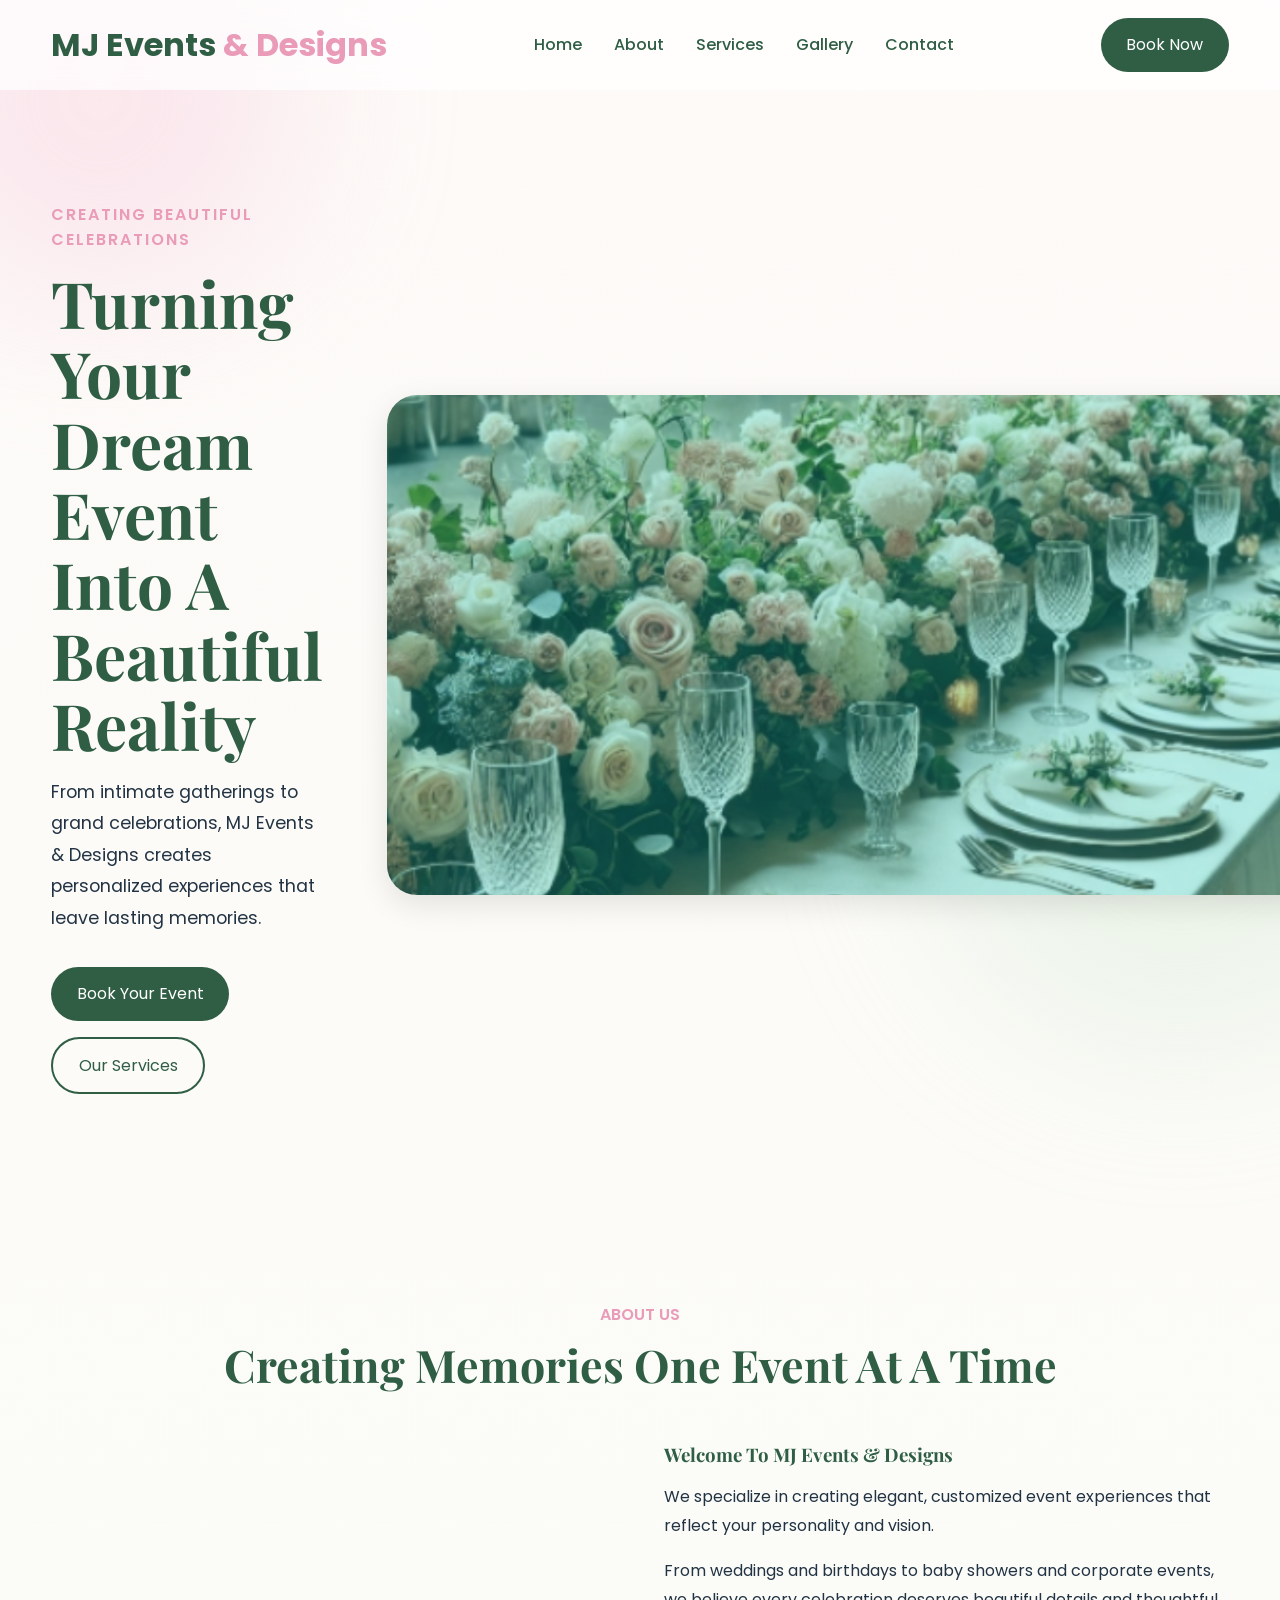
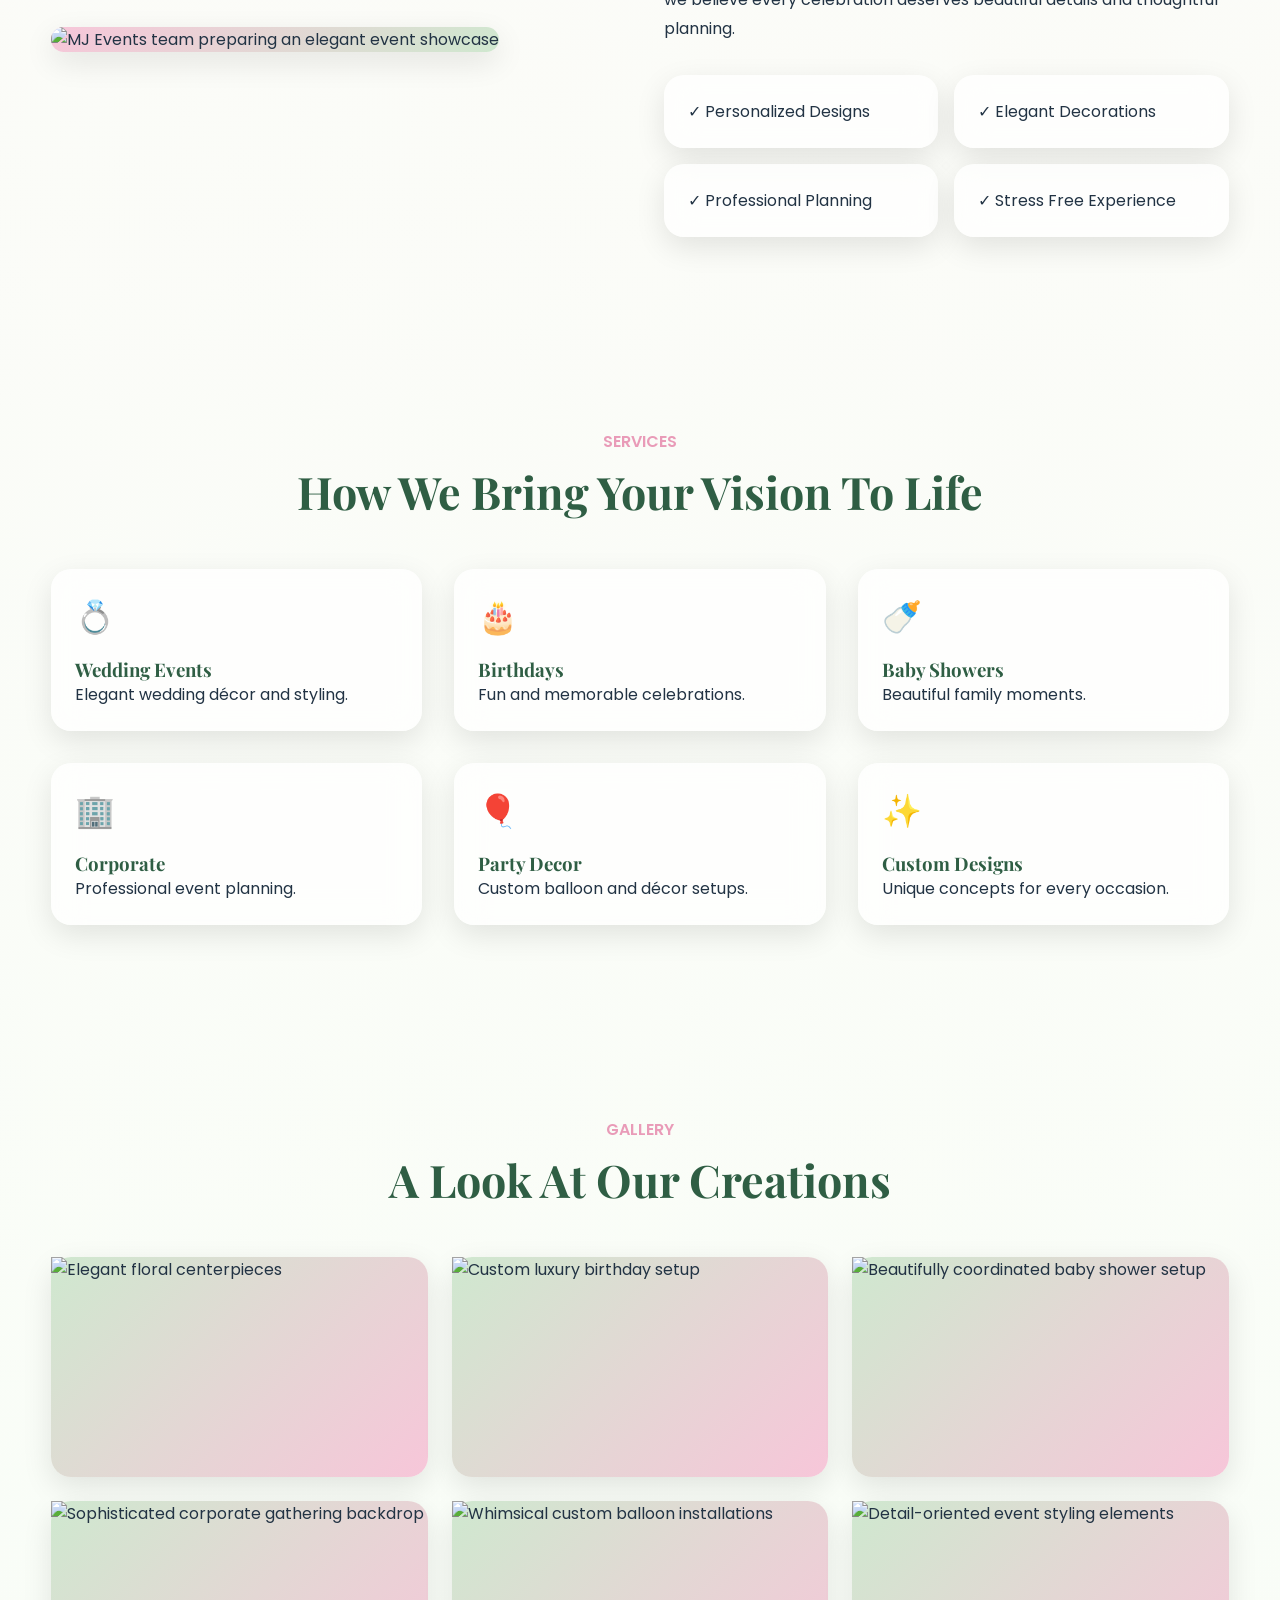
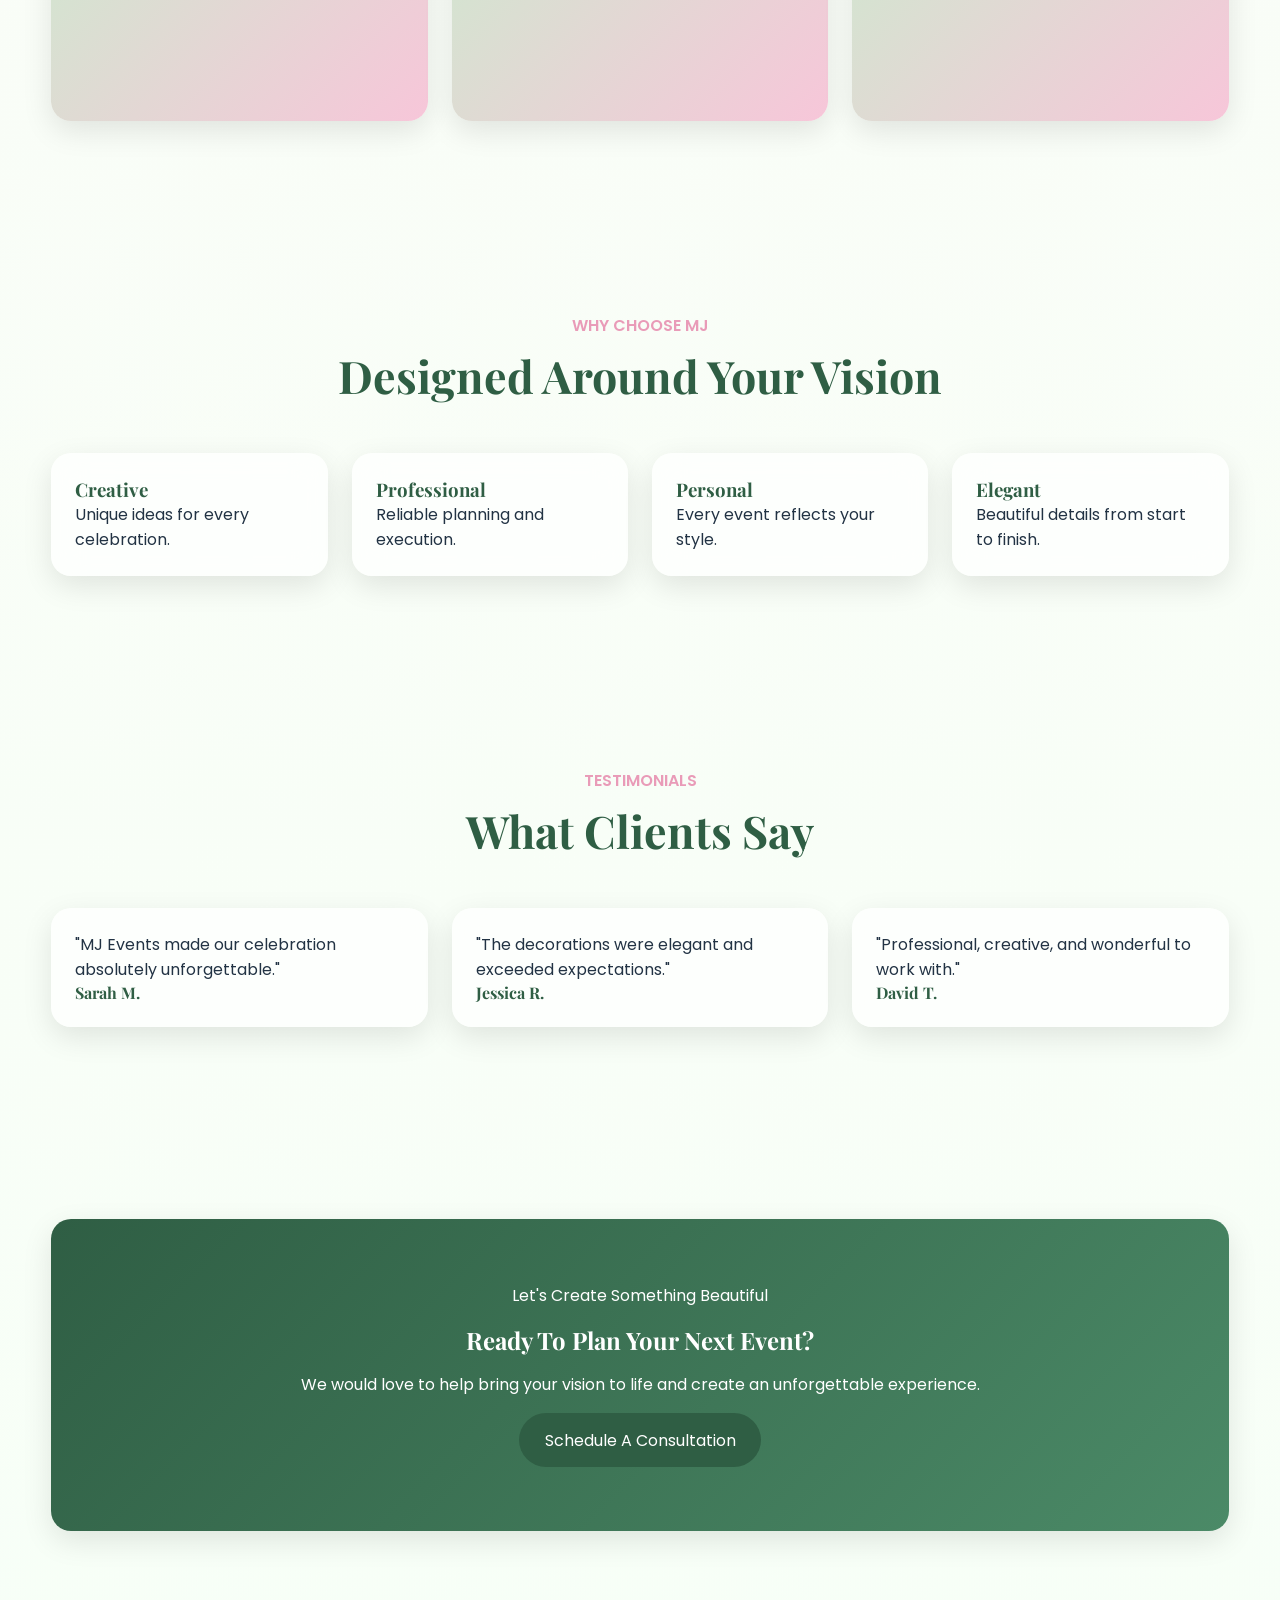
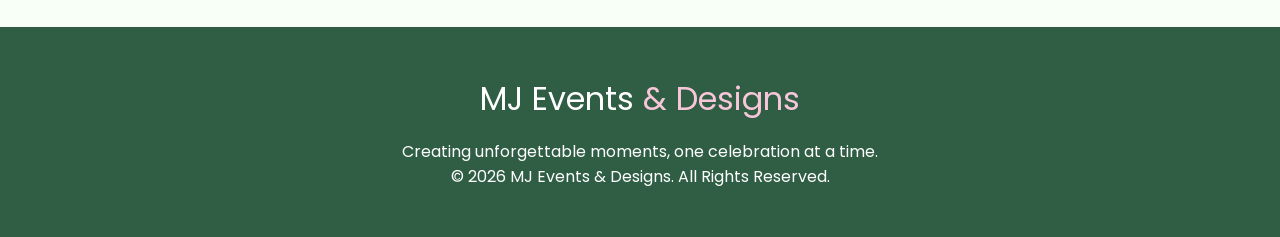
==== index.html @ edca4a25 "WCS: Update index.html" ====
<!DOCTYPE html>
<html lang="en">
<head>
    <meta charset="UTF-8">
    <meta name="viewport" content="width=device-width, initial-scale=1.0">

    <title>MJ Events & Designs</title>

    <meta name="description"
        content="MJ Events & Designs creates beautiful, customized celebrations and unforgettable event experiences.">

    <meta name="theme-color" content="#2f5e44">

    <link rel="stylesheet" href="css/index.css">

    <link rel="preconnect" href="https://fonts.googleapis.com">
    <link rel="preconnect" href="https://fonts.gstatic.com" crossorigin>
    <link href="https://fonts.googleapis.com/css2?family=Playfair+Display:wght@500;600;700&family=Poppins:wght@300;400;500;600&display=swap" rel="stylesheet">
</head>

<body>

<div class="bg-circle bg-one"></div>
<div class="bg-circle bg-two"></div>

<header>
    <nav class="navbar">
        <div class="container">
            <a href="#" class="logo">
                MJ Events <span>& Designs</span>
            </a>

            <ul class="nav-links">
                <li><a href="#">Home</a></li>
                <li><a href="/about.html">About</a></li>
                <li><a href="#services">Services</a></li>
                <li><a href="#gallery">Gallery</a></li>
                <li><a href="#contact">Contact</a></li>
            </ul>

            <a href="#" class="nav-button">Book Now</a>
        </div>
    </nav>
</header>

<main>

    <section class="hero">
        <div class="container">
            <div class="hero-content">
                <span class="eyebrow">Creating Beautiful Celebrations</span>
                <h1>Turning Your Dream Event Into A Beautiful Reality</h1>
                <p>
                    From intimate gatherings to grand celebrations,
                    MJ Events & Designs creates personalized
                    experiences that leave lasting memories.
                </p>
                <div class="hero-buttons">
                    <a href="#contact" class="primary-button">Book Your Event</a>
                    <a href="#services" class="secondary-button">Our Services</a>
                </div>
            </div>

            <div class="hero-image">
                <img src="/images/home/mj-hero.jpg" alt="Beautifully decorated event by MJ Events and Designs" class="hero-card">
            </div>
        </div>
    </section>

    <section class="about" id="about">
        <div class="container">
            <div class="section-title">
                <span>About Us</span>
                <h2>Creating Memories One Event At A Time</h2>
            </div>

            <div class="about-grid">
                <div class="about-image">
                    <img src="/images/home/mj-decorating.jpg" alt="MJ Events team preparing an elegant event showcase" class="image-placeholder">
                </div>

                <div class="about-text">
                    <h3>Welcome To MJ Events & Designs</h3>
                    <p>
                        We specialize in creating elegant,
                        customized event experiences that
                        reflect your personality and vision.
                    </p>
                    <p>
                        From weddings and birthdays to
                        baby showers and corporate events,
                        we believe every celebration deserves
                        beautiful details and thoughtful planning.
                    </p>
                    <div class="about-list">
                        <div>✓ Personalized Designs</div>
                        <div>✓ Elegant Decorations</div>
                        <div>✓ Professional Planning</div>
                        <div>✓ Stress Free Experience</div>
                    </div>
                </div>
            </div>
        </div>
    </section>

    <section class="services" id="services">
        <div class="container">
            <div class="section-title">
                <span>Services</span>
                <h2>How We Bring Your Vision To Life</h2>
            </div>

            <div class="services-grid">
                <article>
                    <div class="service-icon">💍</div>
                    <h3>Wedding Events</h3>
                    <p>Elegant wedding décor and styling.</p>
                </article>

                <article>
                    <div class="service-icon">🎂</div>
                    <h3>Birthdays</h3>
                    <p>Fun and memorable celebrations.</p>
                </article>

                <article>
                    <div class="service-icon">🍼</div>
                    <h3>Baby Showers</h3>
                    <p>Beautiful family moments.</p>
                </article>

                <article>
                    <div class="service-icon">🏢</div>
                    <h3>Corporate</h3>
                    <p>Professional event planning.</p>
                </article>

                <article>
                    <div class="service-icon">🎈</div>
                    <h3>Party Decor</h3>
                    <p>Custom balloon and décor setups.</p>
                </article>

                <article>
                    <div class="service-icon">✨</div>
                    <h3>Custom Designs</h3>
                    <p>Unique concepts for every occasion.</p>
                </article>
            </div>
        </div>
    </section>

    <section class="gallery" id="gallery">
        <div class="container">
            <div class="section-title">
                <span>Gallery</span>
                <h2>A Look At Our Creations</h2>
            </div>

            <div class="gallery-grid">
                <div class="gallery-item"><img src="/images/home/mj-gal1.jpg" alt="Elegant floral centerpieces"></div>
                <div class="gallery-item"><img src="/images/home/mj-gal2.jpg" alt="Custom luxury birthday setup"></div>
                <div class="gallery-item"><img src="/images/home/mj-gal3.jpg" alt="Beautifully coordinated baby shower setup"></div>
                <div class="gallery-item"><img src="/images/home/mj-gal4.jpg" alt="Sophisticated corporate gathering backdrop"></div>
                <div class="gallery-item"><img src="/images/home/mj-gal5.jpg" alt="Whimsical custom balloon installations"></div>
                <div class="gallery-item"><img src="/images/home/mj-gal6.jpg" alt="Detail-oriented event styling elements"></div>
            </div>
        </div>
    </section>

    <section class="why-us">
        <div class="container">
            <div class="section-title">
                <span>Why Choose MJ</span>
                <h2>Designed Around Your Vision</h2>
            </div>

            <div class="why-grid">
                <div>
                    <h3>Creative</h3>
                    <p>Unique ideas for every celebration.</p>
                </div>
                <div>
                    <h3>Professional</h3>
                    <p>Reliable planning and execution.</p>
                </div>
                <div>
                    <h3>Personal</h3>
                    <p>Every event reflects your style.</p>
                </div>
                <div>
                    <h3>Elegant</h3>
                    <p>Beautiful details from start to finish.</p>
                </div>
            </div>
        </div>
    </section>

    <section class="testimonials">
        <div class="container">
            <div class="section-title">
                <span>Testimonials</span>
                <h2>What Clients Say</h2>
            </div>

            <div class="testimonial-grid">
                <article>
                    <p>"MJ Events made our celebration absolutely unforgettable."</p>
                    <h4>Sarah M.</h4>
                </article>

                <article>
                    <p>"The decorations were elegant and exceeded expectations."</p>
                    <h4>Jessica R.</h4>
                </article>

                <article>
                    <p>"Professional, creative, and wonderful to work with."</p>
                    <h4>David T.</h4>
                </article>
            </div>
        </div>
    </section>

    <section class="cta" id="contact">
        <div class="container">
            <div class="cta-card">
                <span>Let's Create Something Beautiful</span>
                <h2>Ready To Plan Your Next Event?</h2>
                <p>
                    We would love to help bring your
                    vision to life and create an
                    unforgettable experience.
                </p>
                <a href="#" class="primary-button">Schedule A Consultation</a>
            </div>
        </div>
    </section>

</main>

<footer>
    <div class="container">
        <div class="footer-logo">
            MJ Events <span>& Designs</span>
        </div>
        <p>Creating unforgettable moments, one celebration at a time.</p>
        <p>© 2026 MJ Events & Designs. All Rights Reserved.</p>
    </div>
</footer>

</body>
</html>
---- css/index.css ----
:root{
--pink:#f7c6d9;
--pink-dark:#e99bb8;
--sage:#cfe8cf;
--green:#2f5e44;
--green-light:#4b8a67;
--white:#fff;
--bg:#fdfaf8;
--shadow:0 10px 30px rgba(0,0,0,.1);
--radius:20px;
}
*{margin:0;padding:0;box-sizing:border-box}
html{scroll-behavior:smooth}
body{
font-family:Poppins,sans-serif;
background:linear-gradient(180deg,#fdfaf8,#f7fff7);
color:#234;
overflow-x:hidden;
}
h1,h2,h3,h4{
font-family:"Playfair Display",serif;
color:var(--green);
}
.container{
width:min(1200px,92%);
margin:auto;
}
a{text-decoration:none}
.bg-circle{
position:fixed;
border-radius:50%;
filter:blur(80px);
z-index:-1;
opacity:.35;
}
.bg-one{
width:400px;height:400px;
background:var(--pink);
top:-100px;left:-100px;
}
.bg-two{
width:500px;height:500px;
background:var(--sage);
right:-150px;bottom:-150px;
}
.navbar{
position:sticky;
top:0;
backdrop-filter:blur(15px);
background:rgba(255,255,255,.7);
padding:18px 0;
z-index:100;
}
.navbar .container{
display:flex;
justify-content:space-between;
align-items:center;
}
.logo{
font-size:2rem;
font-weight:700;
color:var(--green);
}
.logo span{color:var(--pink-dark)}
.nav-links{
display:flex;
gap:2rem;
list-style:none;
}
.nav-links a{
color:var(--green);
font-weight:500;
}
.nav-button,.primary-button,.secondary-button{
padding:.9rem 1.6rem;
border-radius:999px;
transition:.3s;
display:inline-block;
}
.nav-button,.primary-button{
background:var(--green);
color:white;
}
.secondary-button{
border:2px solid var(--green);
color:var(--green);
}
.primary-button:hover,.nav-button:hover{
transform:translateY(-3px);
background:var(--green-light);
}
.secondary-button:hover{
background:var(--green);
color:white;
}
.hero{
padding:7rem 0;
}
.hero .container{
display:grid;
grid-template-columns:1fr 1fr;
gap:4rem;
align-items:center;
}
.eyebrow{
color:var(--pink-dark);
font-weight:600;
letter-spacing:2px;
text-transform:uppercase;
}
.hero h1{
font-size:4rem;
margin:1rem 0;
line-height:1.1;
}
.hero p{
font-size:1.1rem;
margin-bottom:2rem;
line-height:1.8;
}
.hero-buttons{
display:flex;
gap:1rem;
flex-wrap:wrap;
}
.hero-card,.image-placeholder{
background:linear-gradient(135deg,var(--pink),var(--sage));
height:500px;
border-radius:30px;
box-shadow:var(--shadow);
}
section{
padding:6rem 0;
}
.section-title{
text-align:center;
margin-bottom:3rem;
}
.section-title span{
color:var(--pink-dark);
font-weight:600;
text-transform:uppercase;
}
.section-title h2{
font-size:2.8rem;
margin-top:.5rem;
}
.about-grid{
display:grid;
grid-template-columns:1fr 1fr;
gap:3rem;
align-items:center;
}
.about-text p{
margin:1rem 0;
line-height:1.8;
}
.about-list{
display:grid;
grid-template-columns:1fr 1fr;
gap:1rem;
margin-top:2rem;
}
.about-list div,
.services-grid article,
.why-grid div,
.testimonial-grid article,
.cta-card{
background:rgba(255,255,255,.7);
backdrop-filter:blur(15px);
padding:1.5rem;
border-radius:var(--radius);
box-shadow:var(--shadow);
}
.services-grid{
display:grid;
grid-template-columns:repeat(3,1fr);
gap:2rem;
}
.service-icon{
font-size:2rem;
margin-bottom:1rem;
}
.services-grid article:hover,
.gallery-grid div:hover,
.why-grid div:hover,
.testimonial-grid article:hover{
transform:translateY(-8px);
transition:.3s;
}
.gallery-grid{
display:grid;
grid-template-columns:repeat(3,1fr);
gap:1.5rem;
}
.gallery-grid div{
height:220px;
border-radius:20px;
background:linear-gradient(135deg,var(--sage),var(--pink));
box-shadow:var(--shadow);
}
.why-grid{
display:grid;
grid-template-columns:repeat(4,1fr);
gap:1.5rem;
}
.testimonial-grid{
display:grid;
grid-template-columns:repeat(3,1fr);
gap:1.5rem;
}
.cta-card{
text-align:center;
padding:4rem;
background:linear-gradient(135deg,var(--green),var(--green-light));
color:white;
}
.cta-card h2,.cta-card span,.cta-card p{
color:white;
margin:1rem 0;
}
footer{
background:var(--green);
color:white;
padding:3rem 0;
text-align:center;
}
.footer-logo{
font-size:2rem;
margin-bottom:1rem;
}
.footer-logo span{color:var(--pink)}
@keyframes float{
50%{transform:translateY(-15px)}
}
.hero-card{
animation:float 5s ease-in-out infinite;
}
@media(max-width:900px){
.hero .container,
.about-grid,
.services-grid,
.gallery-grid,
.why-grid,
.testimonial-grid{
grid-template-columns:1fr;
}
.nav-links{display:none}
.hero h1{font-size:3rem}
}
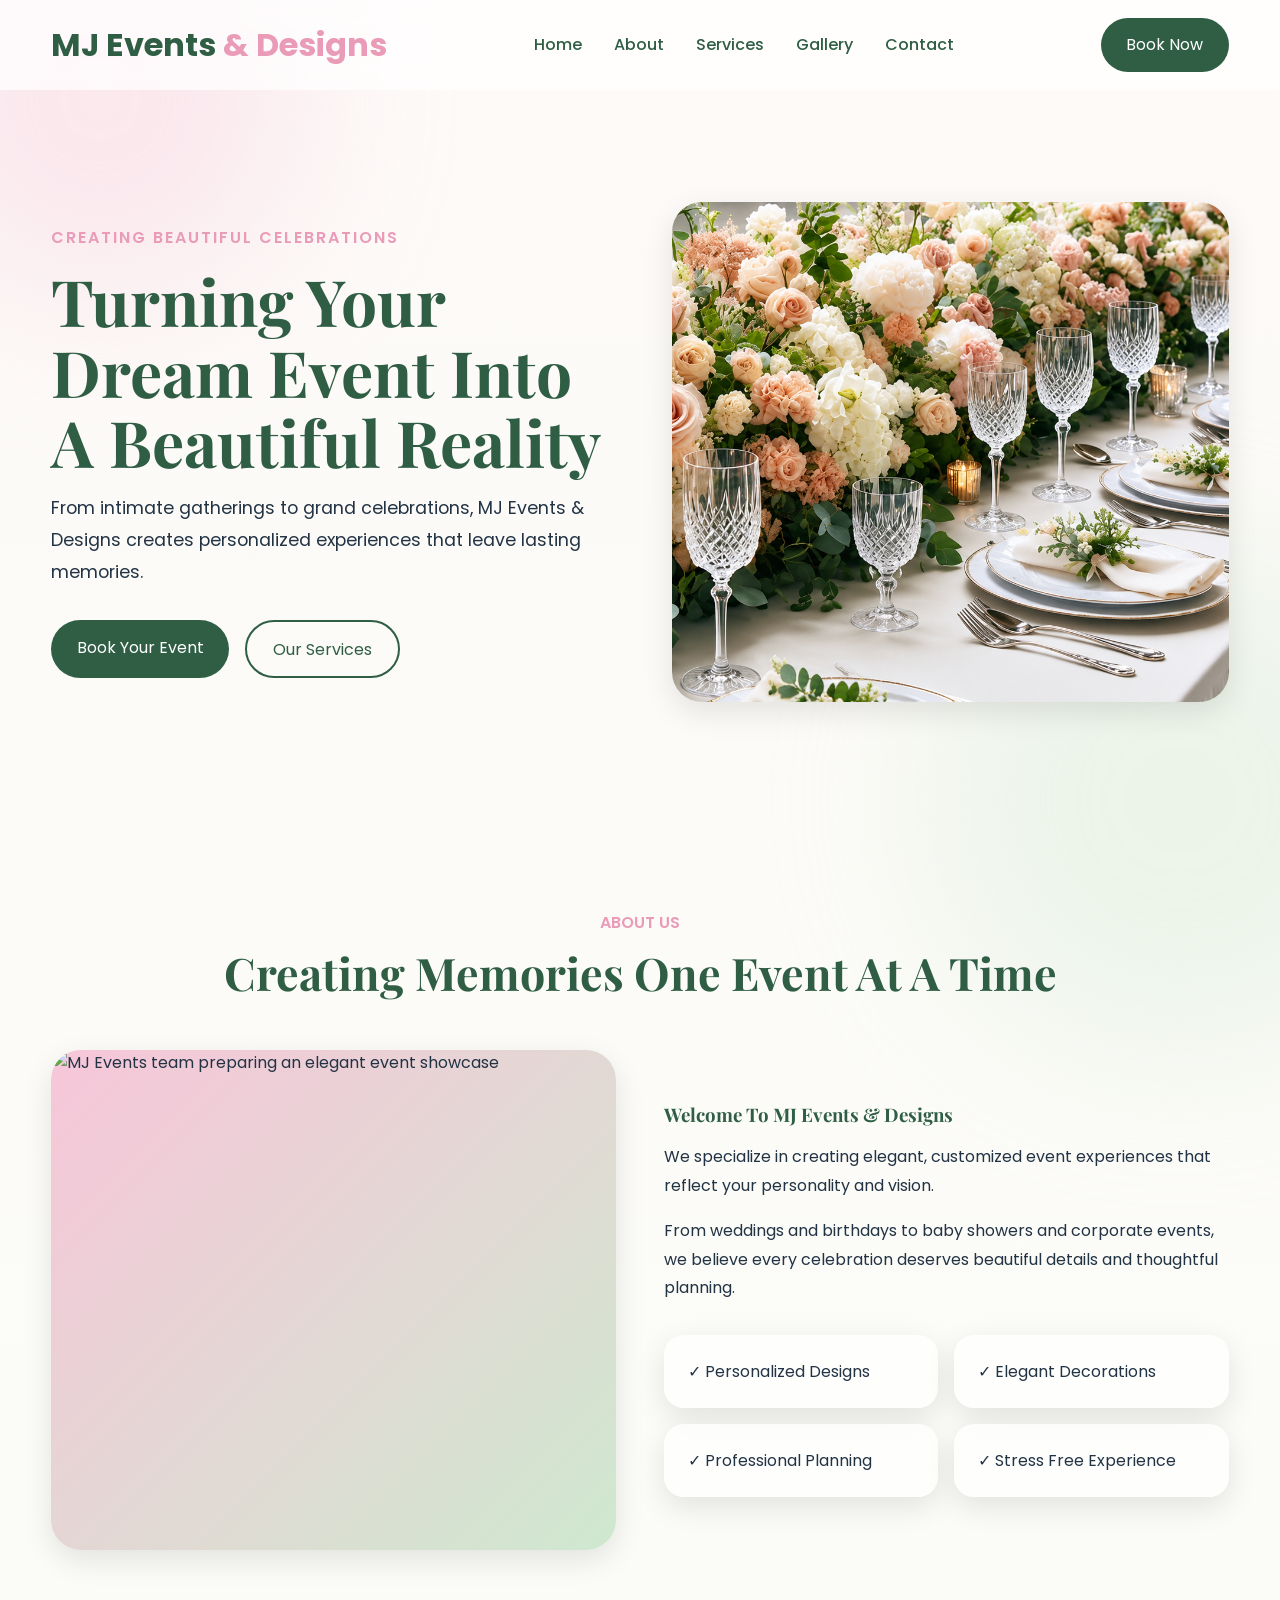
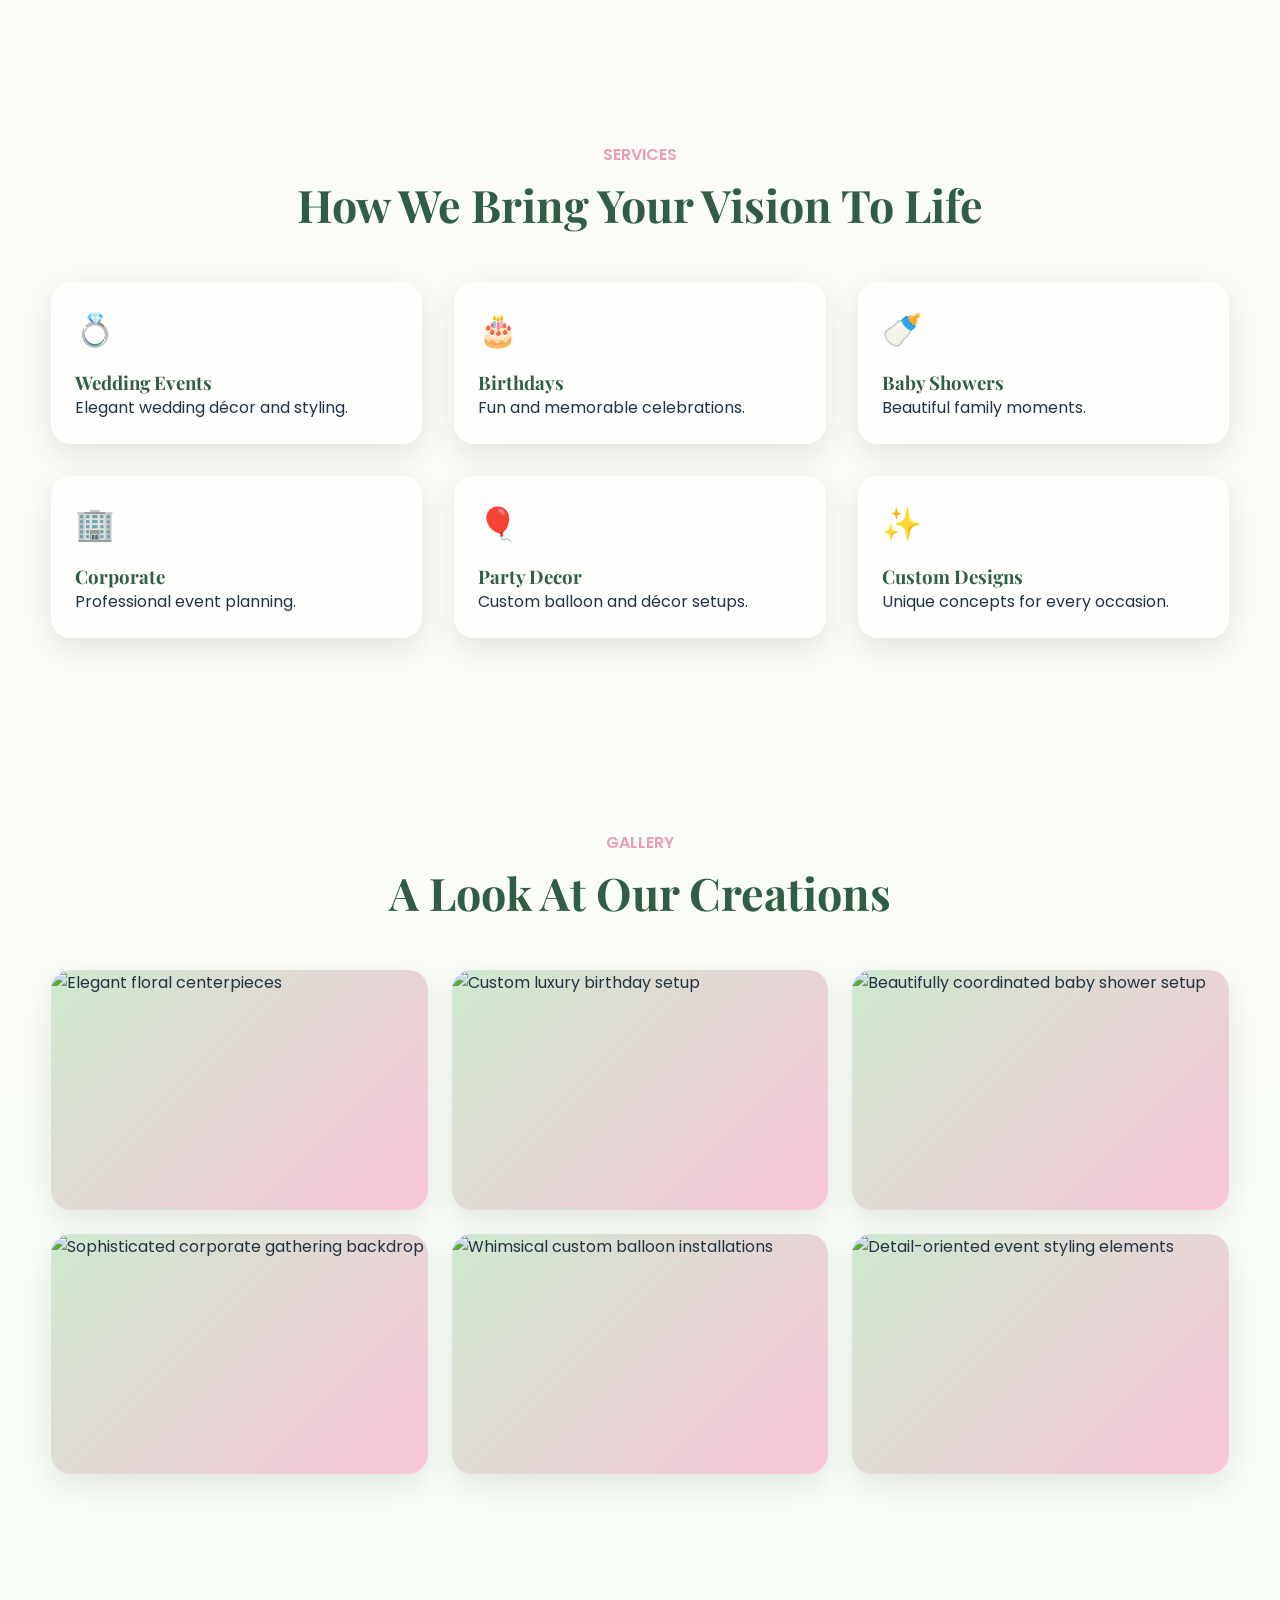
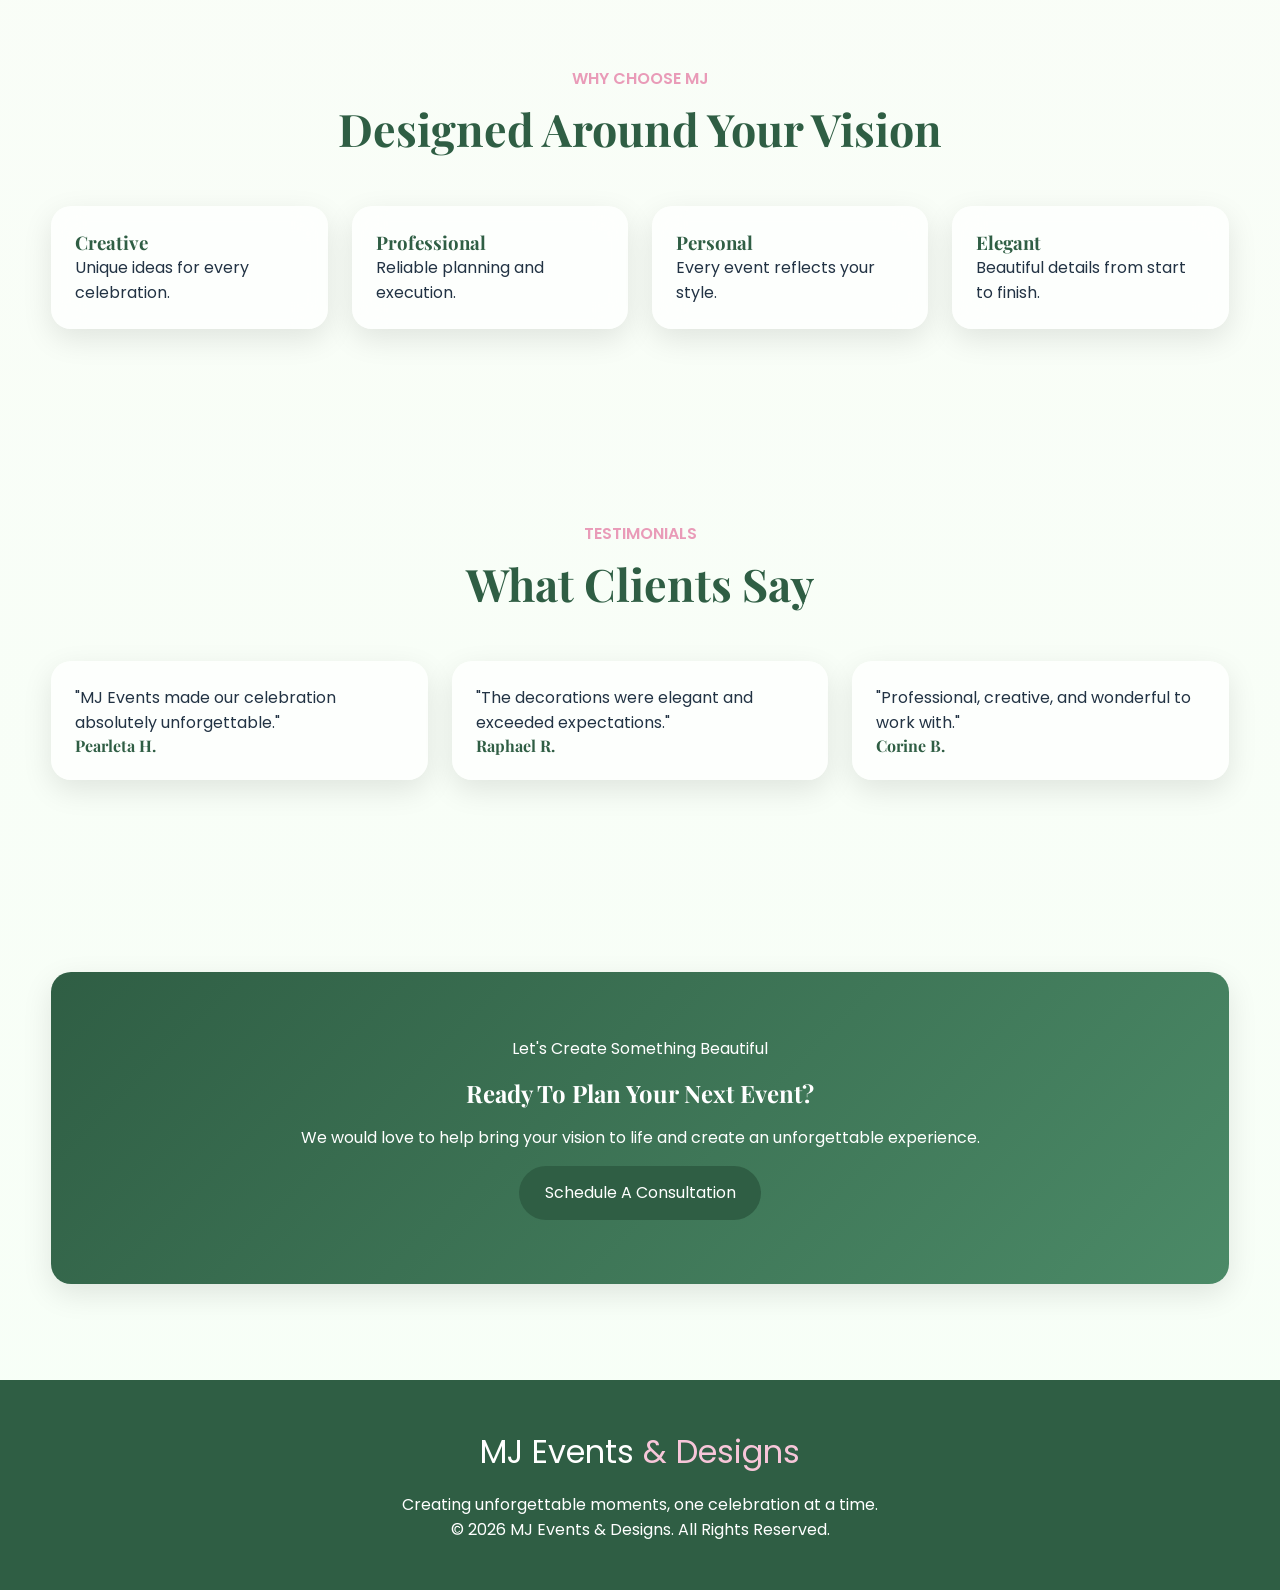
==== commit 4945eae1: "WCS: Update index.html" ====
--- a/index.html
+++ b/index.html
@@ -206,17 +206,17 @@
             <div class="testimonial-grid">
                 <article>
                     <p>"MJ Events made our celebration absolutely unforgettable."</p>
-                    <h4>Sarah M.</h4>
+                    <h4>Pearleta H.</h4>
                 </article>
 
                 <article>
                     <p>"The decorations were elegant and exceeded expectations."</p>
-                    <h4>Jessica R.</h4>
+                    <h4>Raphael R.</h4>
                 </article>
 
                 <article>
                     <p>"Professional, creative, and wonderful to work with."</p>
-                    <h4>David T.</h4>
+                    <h4>Corine B.</h4>
                 </article>
             </div>
         </div>
--- a/css/index.css
+++ b/css/index.css
@@ -1,251 +1,369 @@
-
-:root{
---pink:#f7c6d9;
---pink-dark:#e99bb8;
---sage:#cfe8cf;
---green:#2f5e44;
---green-light:#4b8a67;
---white:#fff;
---bg:#fdfaf8;
---shadow:0 10px 30px rgba(0,0,0,.1);
---radius:20px;
-}
-*{margin:0;padding:0;box-sizing:border-box}
-html{scroll-behavior:smooth}
-body{
-font-family:Poppins,sans-serif;
-background:linear-gradient(180deg,#fdfaf8,#f7fff7);
-color:#234;
-overflow-x:hidden;
-}
-h1,h2,h3,h4{
-font-family:"Playfair Display",serif;
-color:var(--green);
-}
-.container{
-width:min(1200px,92%);
-margin:auto;
-}
-a{text-decoration:none}
-.bg-circle{
-position:fixed;
-border-radius:50%;
-filter:blur(80px);
-z-index:-1;
-opacity:.35;
-}
-.bg-one{
-width:400px;height:400px;
-background:var(--pink);
-top:-100px;left:-100px;
-}
-.bg-two{
-width:500px;height:500px;
-background:var(--sage);
-right:-150px;bottom:-150px;
-}
-.navbar{
-position:sticky;
-top:0;
-backdrop-filter:blur(15px);
-background:rgba(255,255,255,.7);
-padding:18px 0;
-z-index:100;
-}
-.navbar .container{
-display:flex;
-justify-content:space-between;
-align-items:center;
-}
-.logo{
-font-size:2rem;
-font-weight:700;
-color:var(--green);
-}
-.logo span{color:var(--pink-dark)}
-.nav-links{
-display:flex;
-gap:2rem;
-list-style:none;
-}
-.nav-links a{
-color:var(--green);
-font-weight:500;
-}
-.nav-button,.primary-button,.secondary-button{
-padding:.9rem 1.6rem;
-border-radius:999px;
-transition:.3s;
-display:inline-block;
-}
-.nav-button,.primary-button{
-background:var(--green);
-color:white;
-}
-.secondary-button{
-border:2px solid var(--green);
-color:var(--green);
-}
-.primary-button:hover,.nav-button:hover{
-transform:translateY(-3px);
-background:var(--green-light);
-}
-.secondary-button:hover{
-background:var(--green);
-color:white;
-}
-.hero{
-padding:7rem 0;
-}
-.hero .container{
-display:grid;
-grid-template-columns:1fr 1fr;
-gap:4rem;
-align-items:center;
-}
-.eyebrow{
-color:var(--pink-dark);
-font-weight:600;
-letter-spacing:2px;
-text-transform:uppercase;
-}
-.hero h1{
-font-size:4rem;
-margin:1rem 0;
-line-height:1.1;
-}
-.hero p{
-font-size:1.1rem;
-margin-bottom:2rem;
-line-height:1.8;
-}
-.hero-buttons{
-display:flex;
-gap:1rem;
-flex-wrap:wrap;
-}
-.hero-card,.image-placeholder{
-background:linear-gradient(135deg,var(--pink),var(--sage));
-height:500px;
-border-radius:30px;
-box-shadow:var(--shadow);
-}
-section{
-padding:6rem 0;
-}
-.section-title{
-text-align:center;
-margin-bottom:3rem;
-}
-.section-title span{
-color:var(--pink-dark);
-font-weight:600;
-text-transform:uppercase;
-}
-.section-title h2{
-font-size:2.8rem;
-margin-top:.5rem;
-}
-.about-grid{
-display:grid;
-grid-template-columns:1fr 1fr;
-gap:3rem;
-align-items:center;
-}
-.about-text p{
-margin:1rem 0;
-line-height:1.8;
-}
-.about-list{
-display:grid;
-grid-template-columns:1fr 1fr;
-gap:1rem;
-margin-top:2rem;
-}
+:root {
+    --pink: #f7c6d9;
+    --pink-dark: #e99bb8;
+    --sage: #cfe8cf;
+    --green: #2f5e44;
+    --green-light: #4b8a67;
+    --white: #fff;
+    --bg: #fdfaf8;
+    --shadow: 0 10px 30px rgba(0,0,0,.1);
+    --radius: 20px;
+}
+
+* {
+    margin: 0;
+    padding: 0;
+    box-sizing: border-box;
+}
+
+html {
+    scroll-behavior: smooth;
+}
+
+body {
+    font-family: Poppins, sans-serif;
+    background: linear-gradient(180deg, #fdfaf8, #f7fff7);
+    color: #234;
+    overflow-x: hidden;
+}
+
+h1, h2, h3, h4 {
+    font-family: "Playfair Display", serif;
+    color: var(--green);
+}
+
+.container {
+    width: min(1200px, 92%);
+    margin: auto;
+}
+
+a {
+    text-decoration: none;
+}
+
+.bg-circle {
+    position: fixed;
+    border-radius: 50%;
+    filter: blur(80px);
+    z-index: -1;
+    opacity: .35;
+}
+
+.bg-one {
+    width: 400px;
+    height: 400px;
+    background: var(--pink);
+    top: -100px;
+    left: -100px;
+}
+
+.bg-two {
+    width: 500px;
+    height: 500px;
+    background: var(--sage);
+    right: -150px;
+    bottom: -150px;
+}
+
+/* Navbar Layout */
+.navbar {
+    position: sticky;
+    top: 0;
+    backdrop-filter: blur(15px);
+    background: rgba(255, 255, 255, .7);
+    padding: 18px 0;
+    z-index: 100;
+}
+
+.navbar .container {
+    display: flex;
+    justify-content: space-between;
+    align-items: center;
+}
+
+.logo {
+    font-size: 2rem;
+    font-weight: 700;
+    color: var(--green);
+}
+
+.logo span {
+    color: var(--pink-dark);
+}
+
+.nav-links {
+    display: flex;
+    gap: 2rem;
+    list-style: none;
+}
+
+.nav-links a {
+    color: var(--green);
+    font-weight: 500;
+}
+
+.nav-button, .primary-button, .secondary-button {
+    padding: .9rem 1.6rem;
+    border-radius: 999px;
+    transition: .3s;
+    display: inline-block;
+}
+
+.nav-button, .primary-button {
+    background: var(--green);
+    color: white;
+}
+
+.secondary-button {
+    border: 2px solid var(--green);
+    color: var(--green);
+}
+
+.primary-button:hover, .nav-button:hover {
+    transform: translateY(-3px);
+    background: var(--green-light);
+}
+
+.secondary-button:hover {
+    background: var(--green);
+    color: white;
+}
+
+/* Hero Elements Configuration */
+.hero {
+    padding: 7rem 0;
+}
+
+.hero .container {
+    display: grid;
+    grid-template-columns: 1fr 1fr;
+    gap: 4rem;
+    align-items: center;
+}
+
+.eyebrow {
+    color: var(--pink-dark);
+    font-weight: 600;
+    letter-spacing: 2px;
+    text-transform: uppercase;
+}
+
+.hero h1 {
+    font-size: 4rem;
+    margin: 1rem 0;
+    line-height: 1.1;
+}
+
+.hero p {
+    font-size: 1.1rem;
+    margin-bottom: 2rem;
+    line-height: 1.8;
+}
+
+.hero-buttons {
+    display: flex;
+    gap: 1rem;
+    flex-wrap: wrap;
+}
+
+.hero-image {
+    width: 100%;
+}
+
+/* Fixed Hero & About Image Scaling Frameworks */
+.hero-card, .image-placeholder {
+    width: 100%;
+    height: 500px;
+    object-fit: cover; /* Keeps image composition intact without crushing dimensions */
+    display: block;
+    border-radius: 30px;
+    box-shadow: var(--shadow);
+    background: linear-gradient(135deg, var(--pink), var(--sage)); /* Fallback background */
+}
+
+section {
+    padding: 6rem 0;
+}
+
+.section-title {
+    text-align: center;
+    margin-bottom: 3rem;
+}
+
+.section-title span {
+    color: var(--pink-dark);
+    font-weight: 600;
+    text-transform: uppercase;
+}
+
+.section-title h2 {
+    font-size: 2.8rem;
+    margin-top: .5rem;
+}
+
+/* About Layout Matrix */
+.about-grid {
+    display: grid;
+    grid-template-columns: 1fr 1fr;
+    gap: 3rem;
+    align-items: center;
+}
+
+.about-image {
+    width: 100%;
+}
+
+.about-text p {
+    margin: 1rem 0;
+    line-height: 1.8;
+}
+
+.about-list {
+    display: grid;
+    grid-template-columns: 1fr 1fr;
+    gap: 1rem;
+    margin-top: 2rem;
+}
+
 .about-list div,
 .services-grid article,
 .why-grid div,
 .testimonial-grid article,
-.cta-card{
-background:rgba(255,255,255,.7);
-backdrop-filter:blur(15px);
-padding:1.5rem;
-border-radius:var(--radius);
-box-shadow:var(--shadow);
-}
-.services-grid{
-display:grid;
-grid-template-columns:repeat(3,1fr);
-gap:2rem;
-}
-.service-icon{
-font-size:2rem;
-margin-bottom:1rem;
-}
+.cta-card {
+    background: rgba(255, 255, 255, .7);
+    backdrop-filter: blur(15px);
+    padding: 1.5rem;
+    border-radius: var(--radius);
+    box-shadow: var(--shadow);
+    transition: transform .3s ease;
+}
+
+/* Service Grid Systems */
+.services-grid {
+    display: grid;
+    grid-template-columns: repeat(3, 1fr);
+    gap: 2rem;
+}
+
+.service-icon {
+    font-size: 2rem;
+    margin-bottom: 1rem;
+}
+
 .services-grid article:hover,
 .gallery-grid div:hover,
 .why-grid div:hover,
-.testimonial-grid article:hover{
-transform:translateY(-8px);
-transition:.3s;
-}
-.gallery-grid{
-display:grid;
-grid-template-columns:repeat(3,1fr);
-gap:1.5rem;
-}
-.gallery-grid div{
-height:220px;
-border-radius:20px;
-background:linear-gradient(135deg,var(--sage),var(--pink));
-box-shadow:var(--shadow);
-}
-.why-grid{
-display:grid;
-grid-template-columns:repeat(4,1fr);
-gap:1.5rem;
-}
-.testimonial-grid{
-display:grid;
-grid-template-columns:repeat(3,1fr);
-gap:1.5rem;
-}
-.cta-card{
-text-align:center;
-padding:4rem;
-background:linear-gradient(135deg,var(--green),var(--green-light));
-color:white;
-}
-.cta-card h2,.cta-card span,.cta-card p{
-color:white;
-margin:1rem 0;
-}
-footer{
-background:var(--green);
-color:white;
-padding:3rem 0;
-text-align:center;
-}
-.footer-logo{
-font-size:2rem;
-margin-bottom:1rem;
-}
-.footer-logo span{color:var(--pink)}
-@keyframes float{
-50%{transform:translateY(-15px)}
-}
-.hero-card{
-animation:float 5s ease-in-out infinite;
-}
-@media(max-width:900px){
-.hero .container,
-.about-grid,
-.services-grid,
-.gallery-grid,
-.why-grid,
-.testimonial-grid{
-grid-template-columns:1fr;
-}
-.nav-links{display:none}
-.hero h1{font-size:3rem}
-}
+.testimonial-grid article:hover {
+    transform: translateY(-8px);
+}
+
+/* Fixed Gallery Layout Engine */
+.gallery-grid {
+    display: grid;
+    grid-template-columns: repeat(3, 1fr);
+    gap: 1.5rem;
+}
+
+.gallery-grid div {
+    height: 240px;
+    border-radius: 20px;
+    overflow: hidden; /* Ensures child images honor border-radii values */
+    background: linear-gradient(135deg, var(--sage), var(--pink));
+    box-shadow: var(--shadow);
+}
+
+/* Formats nested images inside structural gallery frames smoothly */
+.gallery-grid div img {
+    width: 100%;
+    height: 100%;
+    object-fit: cover;
+    display: block;
+    transition: transform 0.5s ease;
+}
+
+.gallery-grid div:hover img {
+    transform: scale(1.05); /* Soft, interactive magnification effect */
+}
+
+/* Informative Components & Testimonials Grid */
+.why-grid {
+    display: grid;
+    grid-template-columns: repeat(4, 1fr);
+    gap: 1.5rem;
+}
+
+.testimonial-grid {
+    display: grid;
+    grid-template-columns: repeat(3, 1fr);
+    gap: 1.5rem;
+}
+
+.cta-card {
+    text-align: center;
+    padding: 4rem;
+    background: linear-gradient(135deg, var(--green), var(--green-light));
+    color: white;
+}
+
+.cta-card h2, .cta-card span, .cta-card p {
+    color: white;
+    margin: 1rem 0;
+}
+
+footer {
+    background: var(--green);
+    color: white;
+    padding: 3rem 0;
+    text-align: center;
+}
+
+.footer-logo {
+    font-size: 2rem;
+    margin-bottom: 1rem;
+}
+
+.footer-logo span {
+    color: var(--pink);
+}
+
+/* Keyframe Interactive Mechanics */
+@keyframes float {
+    50% { transform: translateY(-15px); }
+}
+
+.hero-image:hover .hero-card {
+    animation-play-state: paused; /* Pauses float cleanly when interacting */
+}
+
+.hero-card {
+    animation: float 5s ease-in-out infinite;
+}
+
+/* Device Optimization Interfaces (Mobile & Tablet) */
+@media(max-width: 900px) {
+    .hero .container,
+    .about-grid,
+    .services-grid,
+    .gallery-grid,
+    .why-grid,
+    .testimonial-grid {
+        grid-template-columns: 1fr;
+    }
+    
+    .nav-links {
+        display: none;
+    }
+    
+    .hero h1 {
+        font-size: 3rem;
+    }
+    
+    /* Responsive adjustment so images look natural on smaller viewports */
+    .hero-card, .image-placeholder {
+        height: 350px;
+    }
+    
+    .gallery-grid div {
+        height: 280px;
+    }
+}
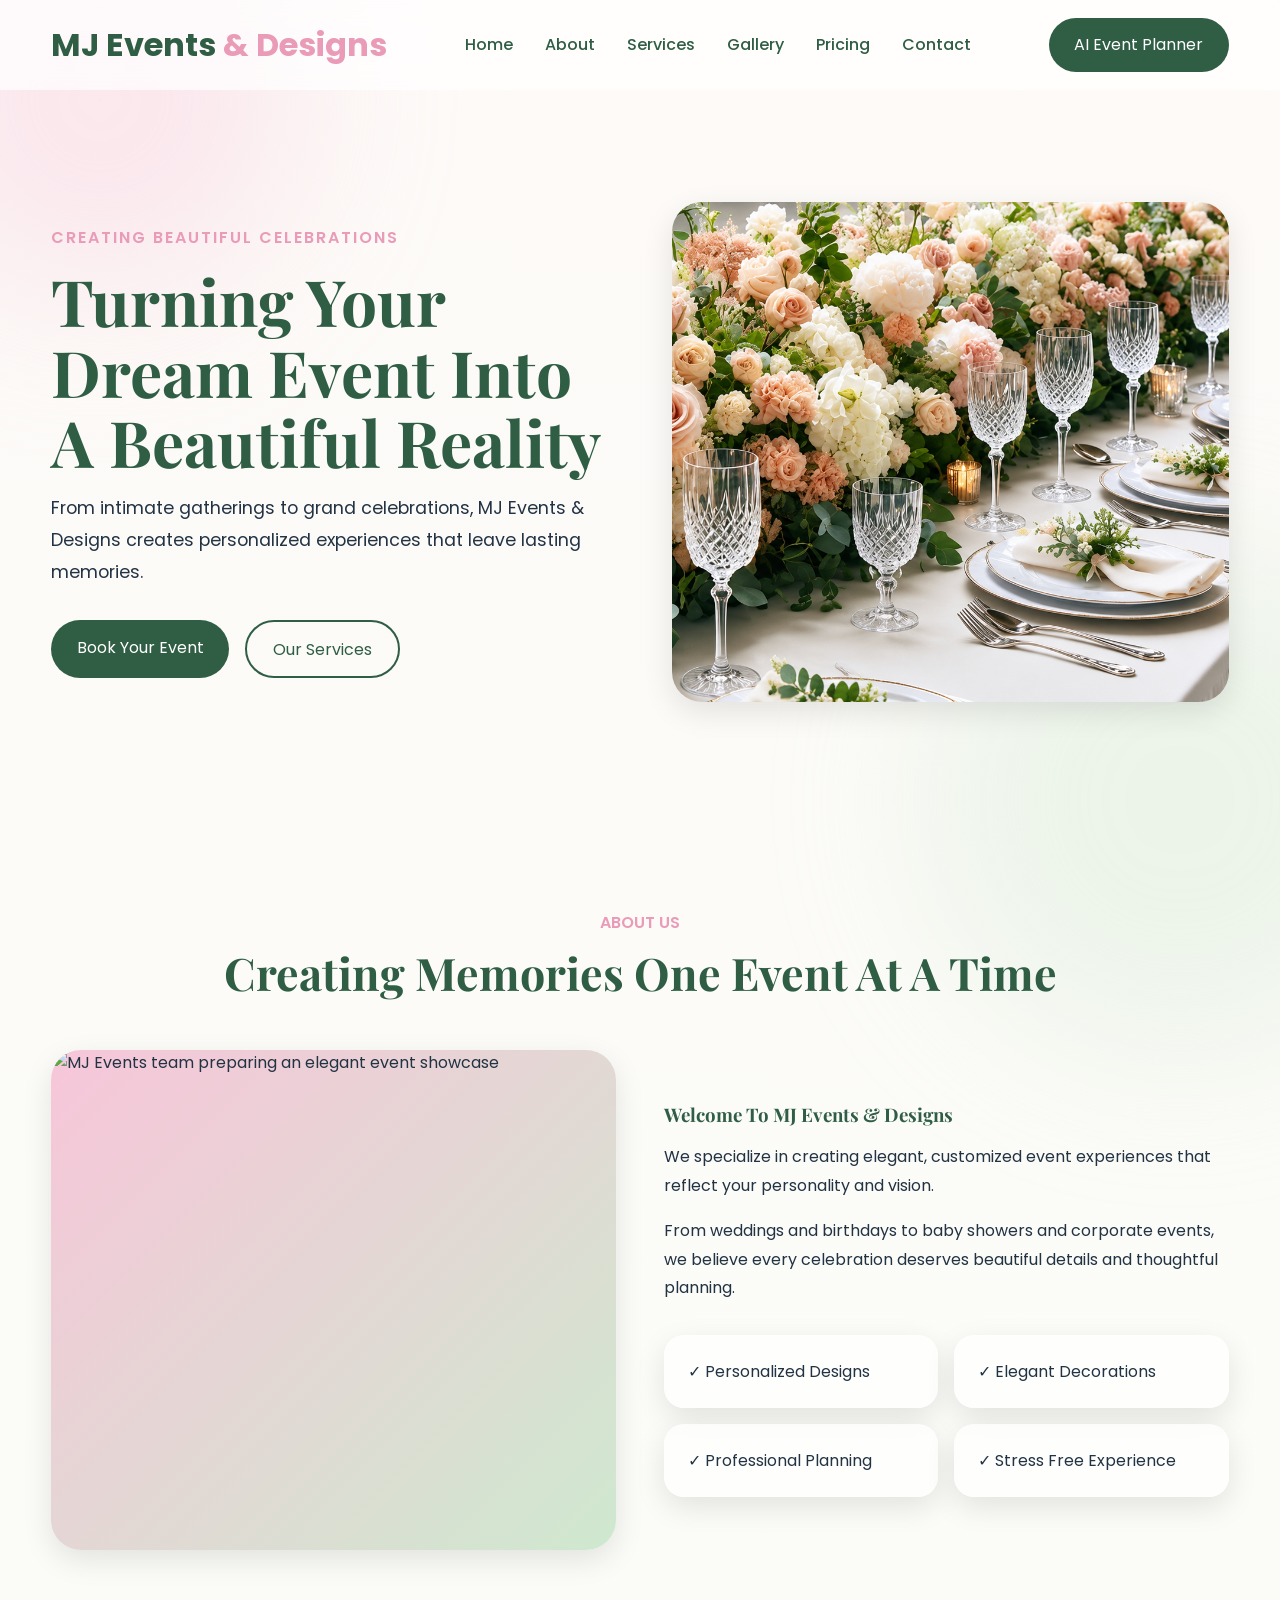
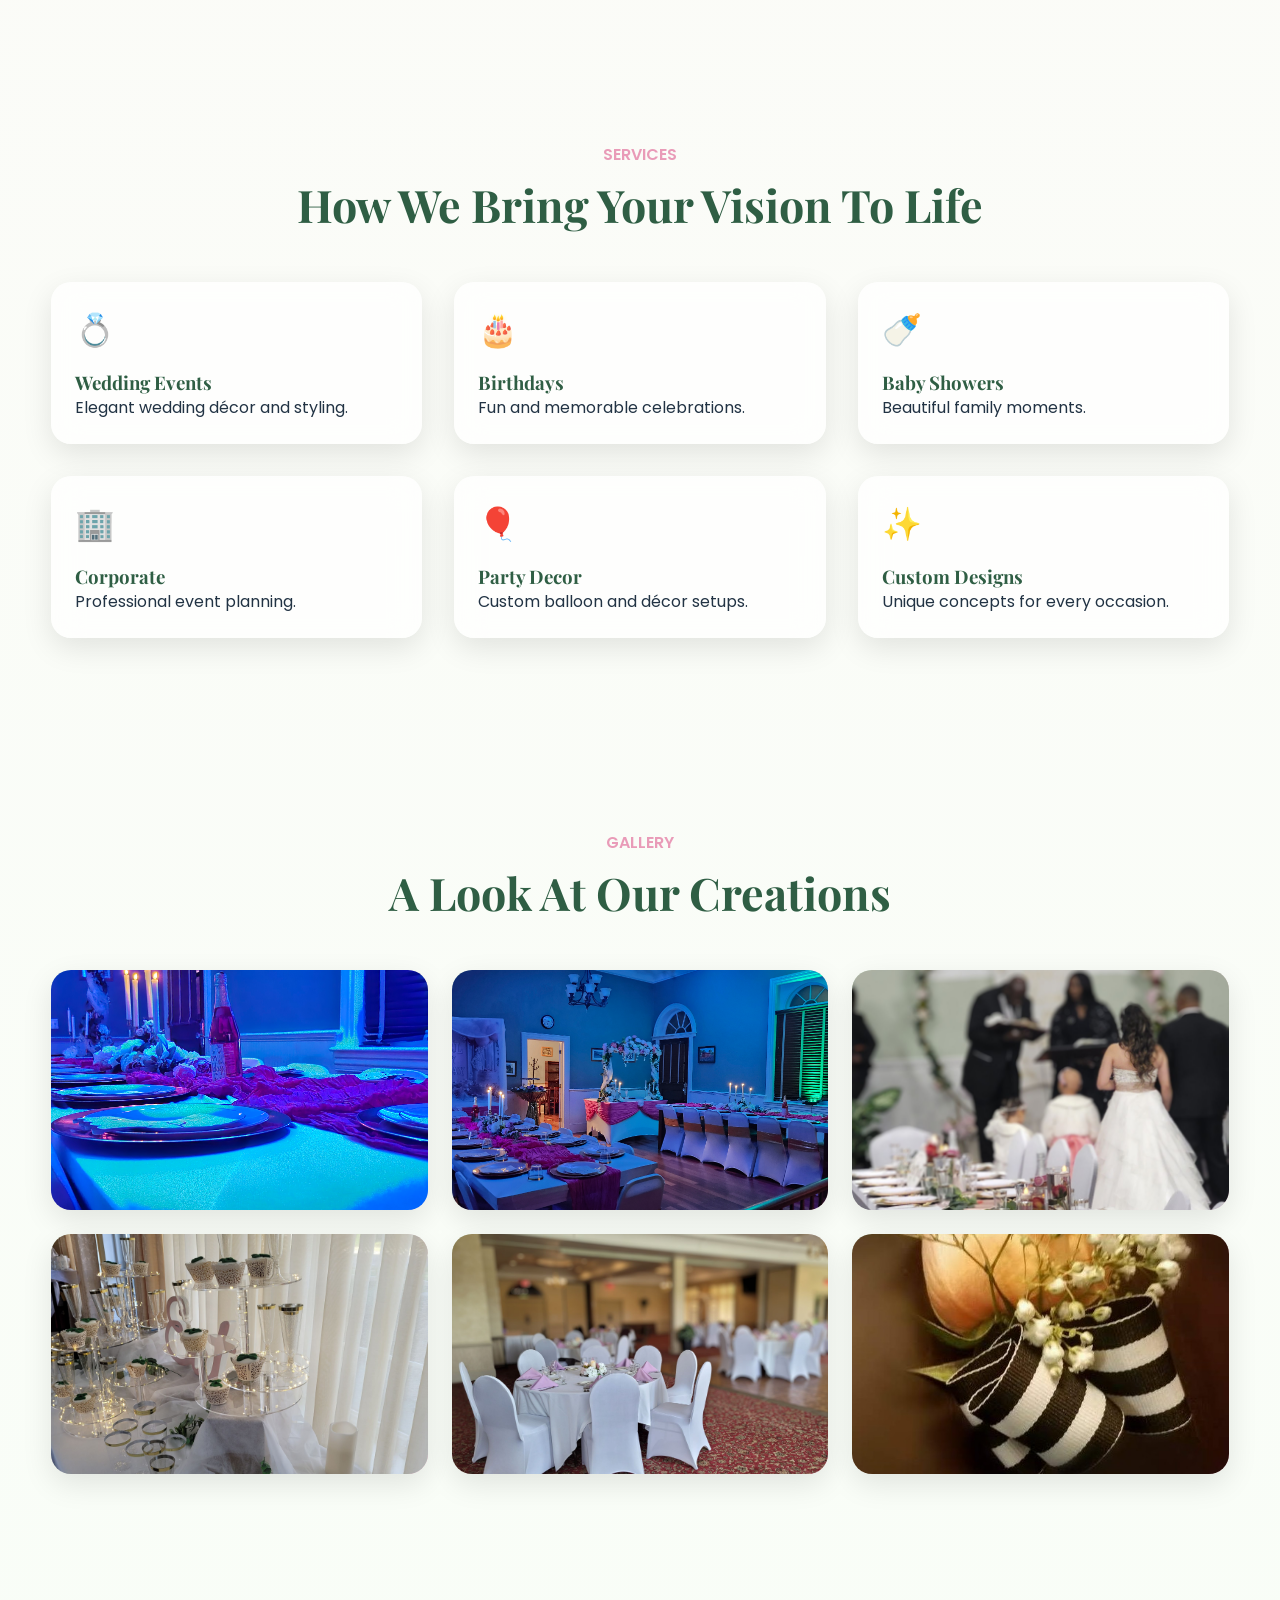
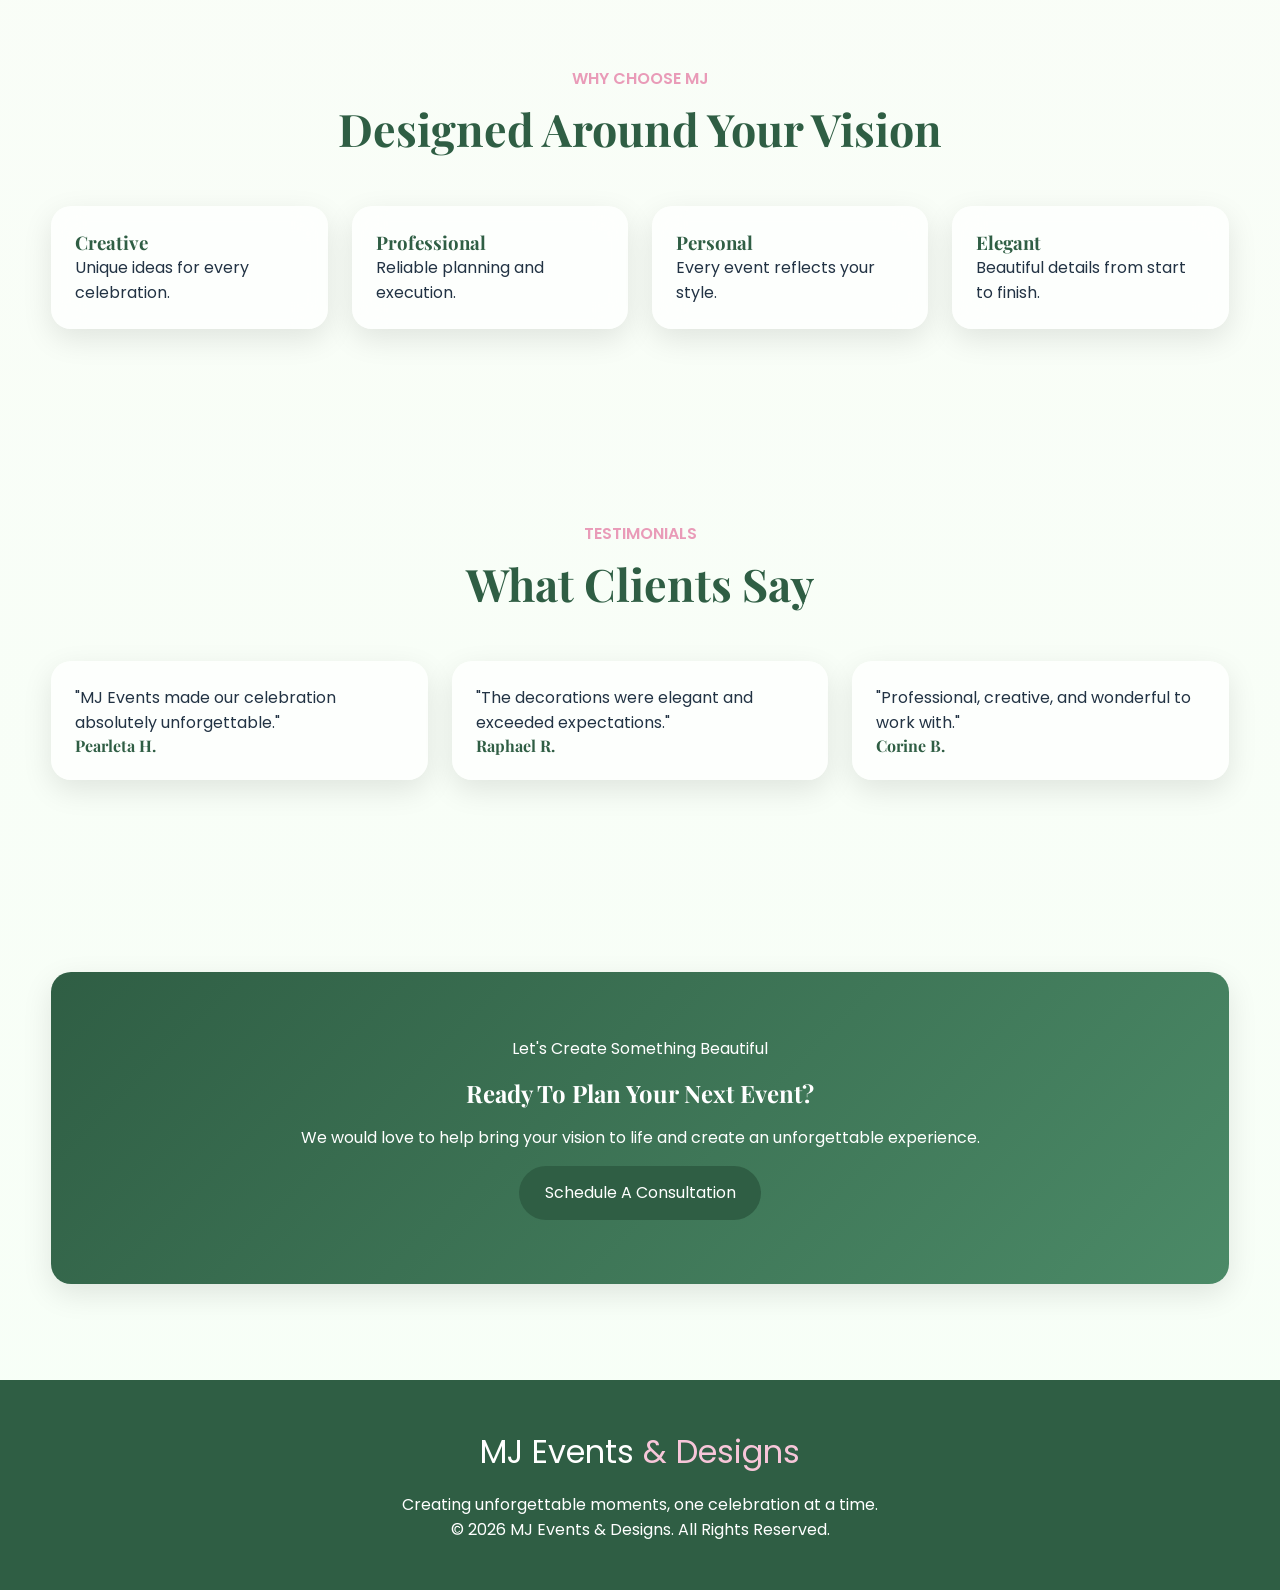
==== commit 9e2fc1dc: "WCS: Update index.html" ====
--- a/index.html
+++ b/index.html
@@ -31,14 +31,15 @@
             </a>
 
             <ul class="nav-links">
-                <li><a href="#">Home</a></li>
+                <li><a href="/">Home</a></li>
                 <li><a href="/about.html">About</a></li>
-                <li><a href="#services">Services</a></li>
-                <li><a href="#gallery">Gallery</a></li>
-                <li><a href="#contact">Contact</a></li>
+                <li><a href="/services">Services</a></li>
+                <li><a href="/gallery">Gallery</a></li>
+                <li><a href="/pricing.html">Pricing</a></li>
+                <li><a href="/contact">Contact</a></li>
             </ul>
 
-            <a href="#" class="nav-button">Book Now</a>
+            <a href="/event-planner.html" class="nav-button">AI Event Planner</a>
         </div>
     </nav>
 </header>
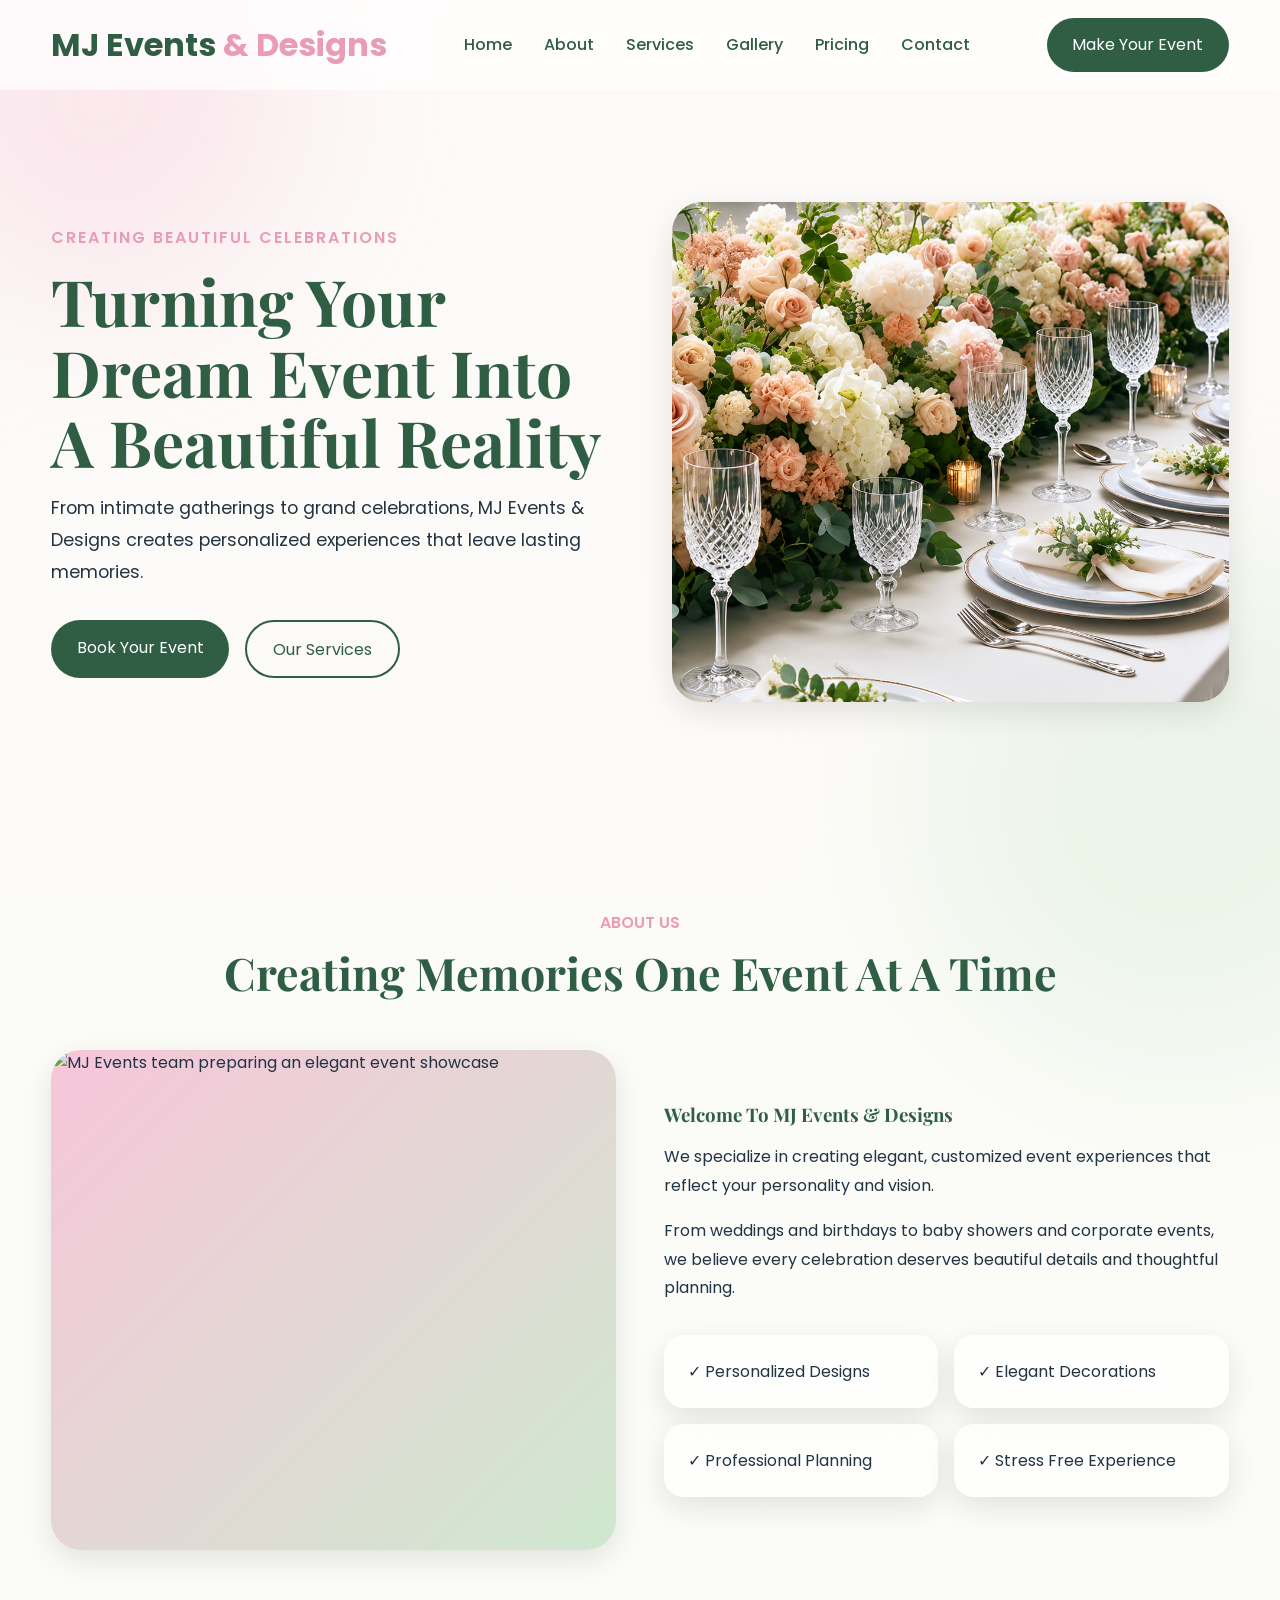
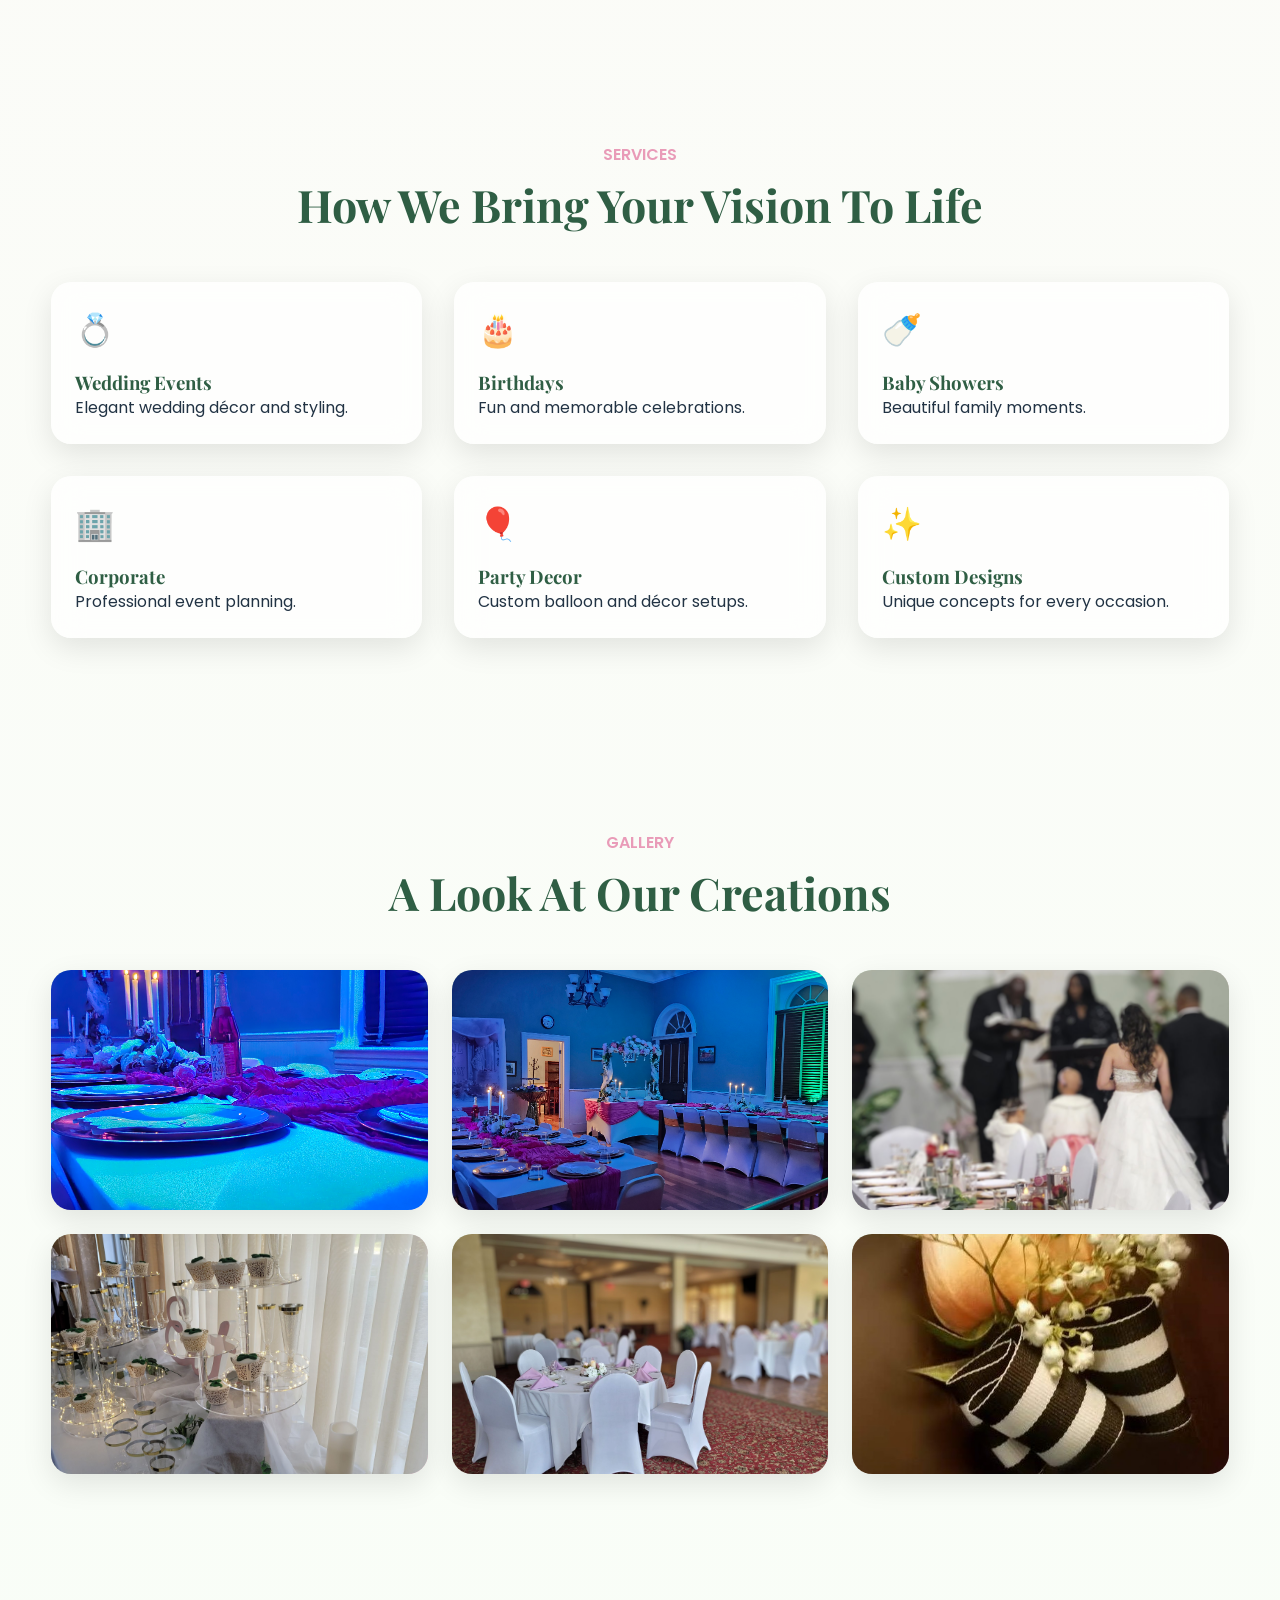
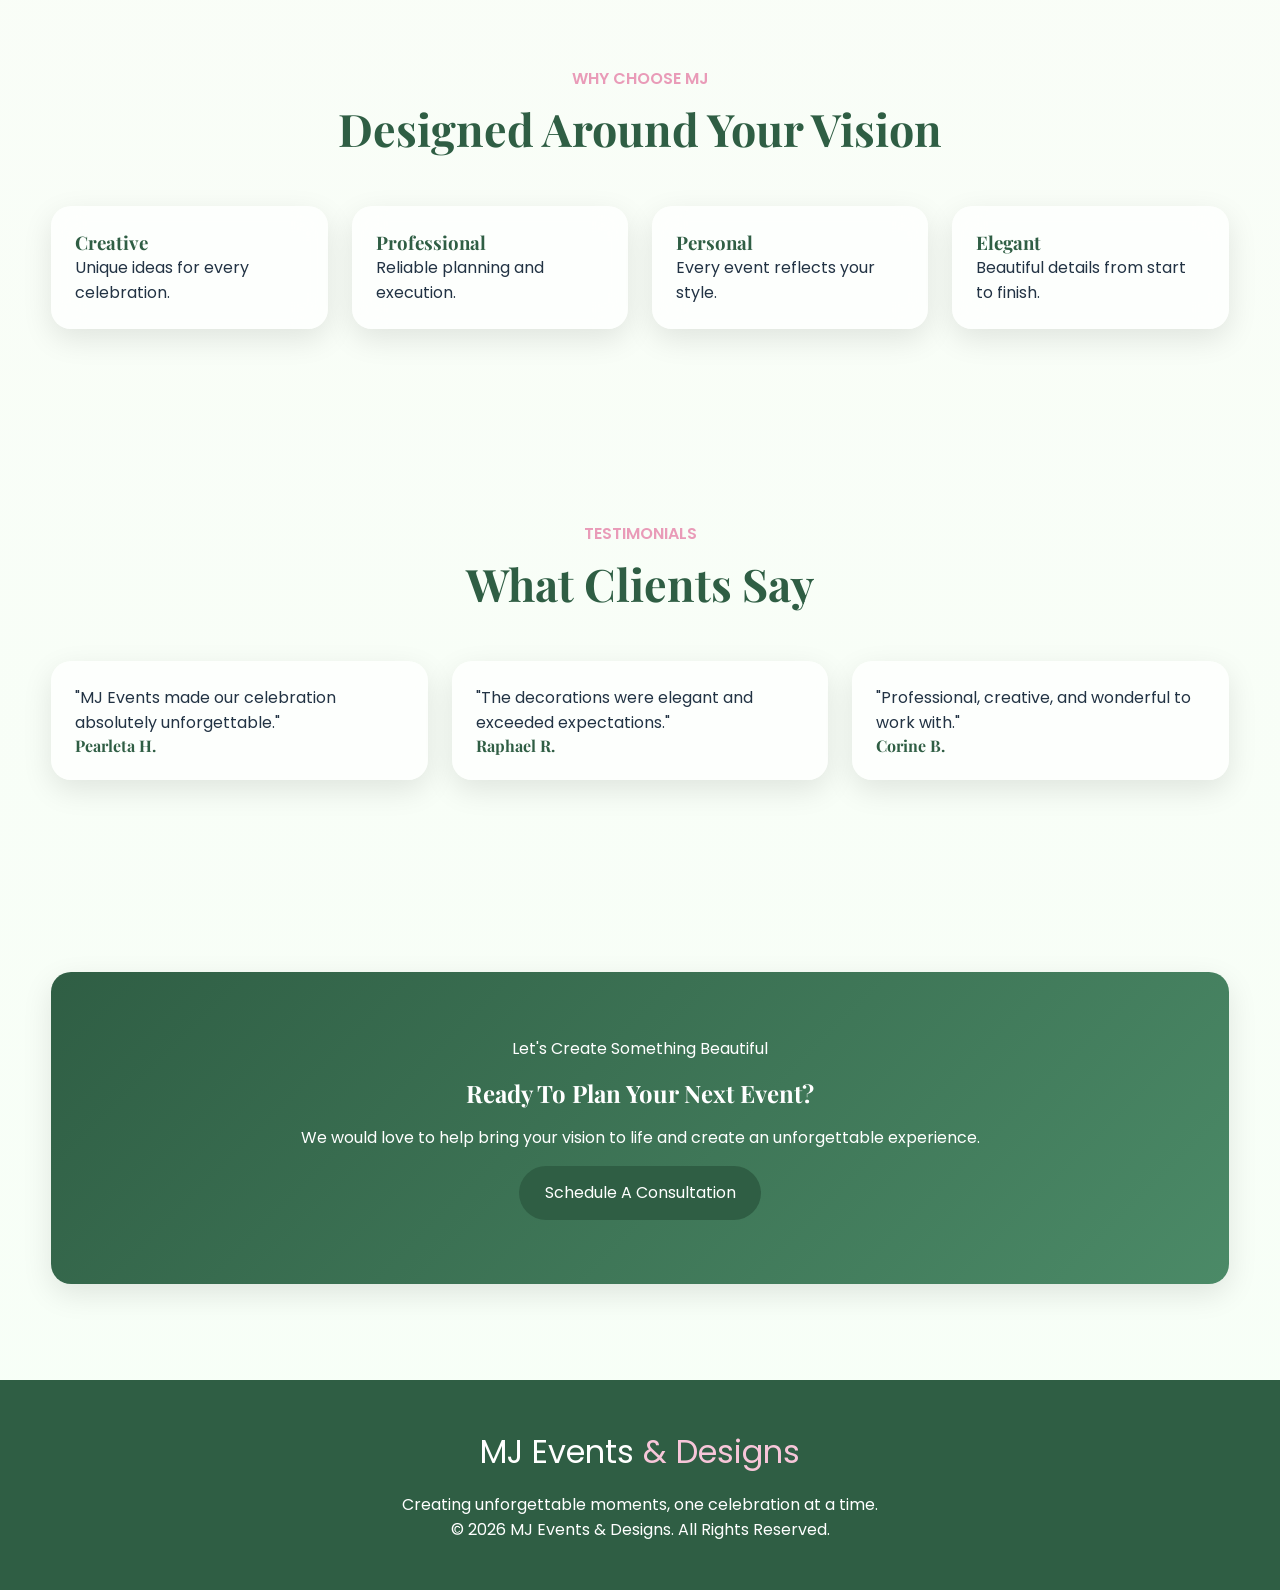
==== commit fcea09c0: "WCS: Update index.html" ====
--- a/index.html
+++ b/index.html
@@ -39,7 +39,7 @@
                 <li><a href="/contact">Contact</a></li>
             </ul>
 
-            <a href="/event-planner.html" class="nav-button">AI Event Planner</a>
+            <a href="/shop.html" class="nav-button">Make Your Event</a>
         </div>
     </nav>
 </header>
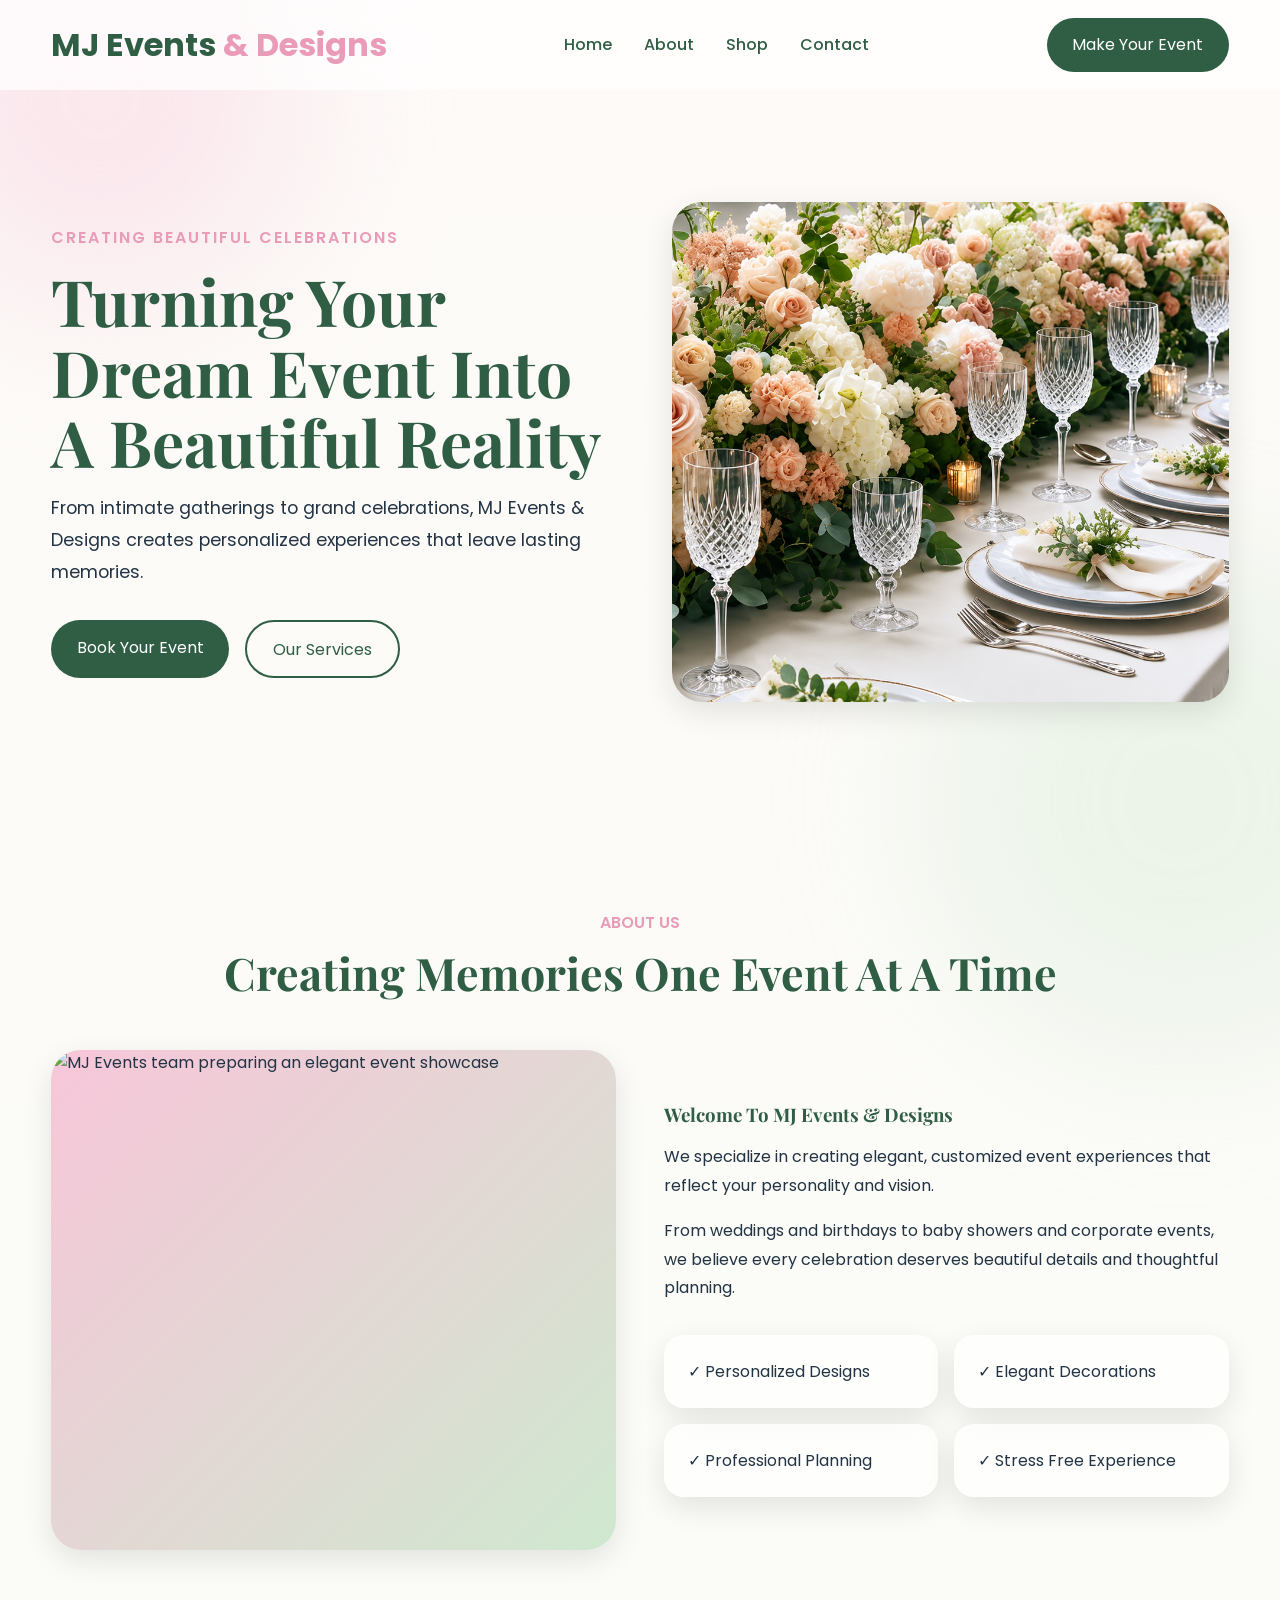
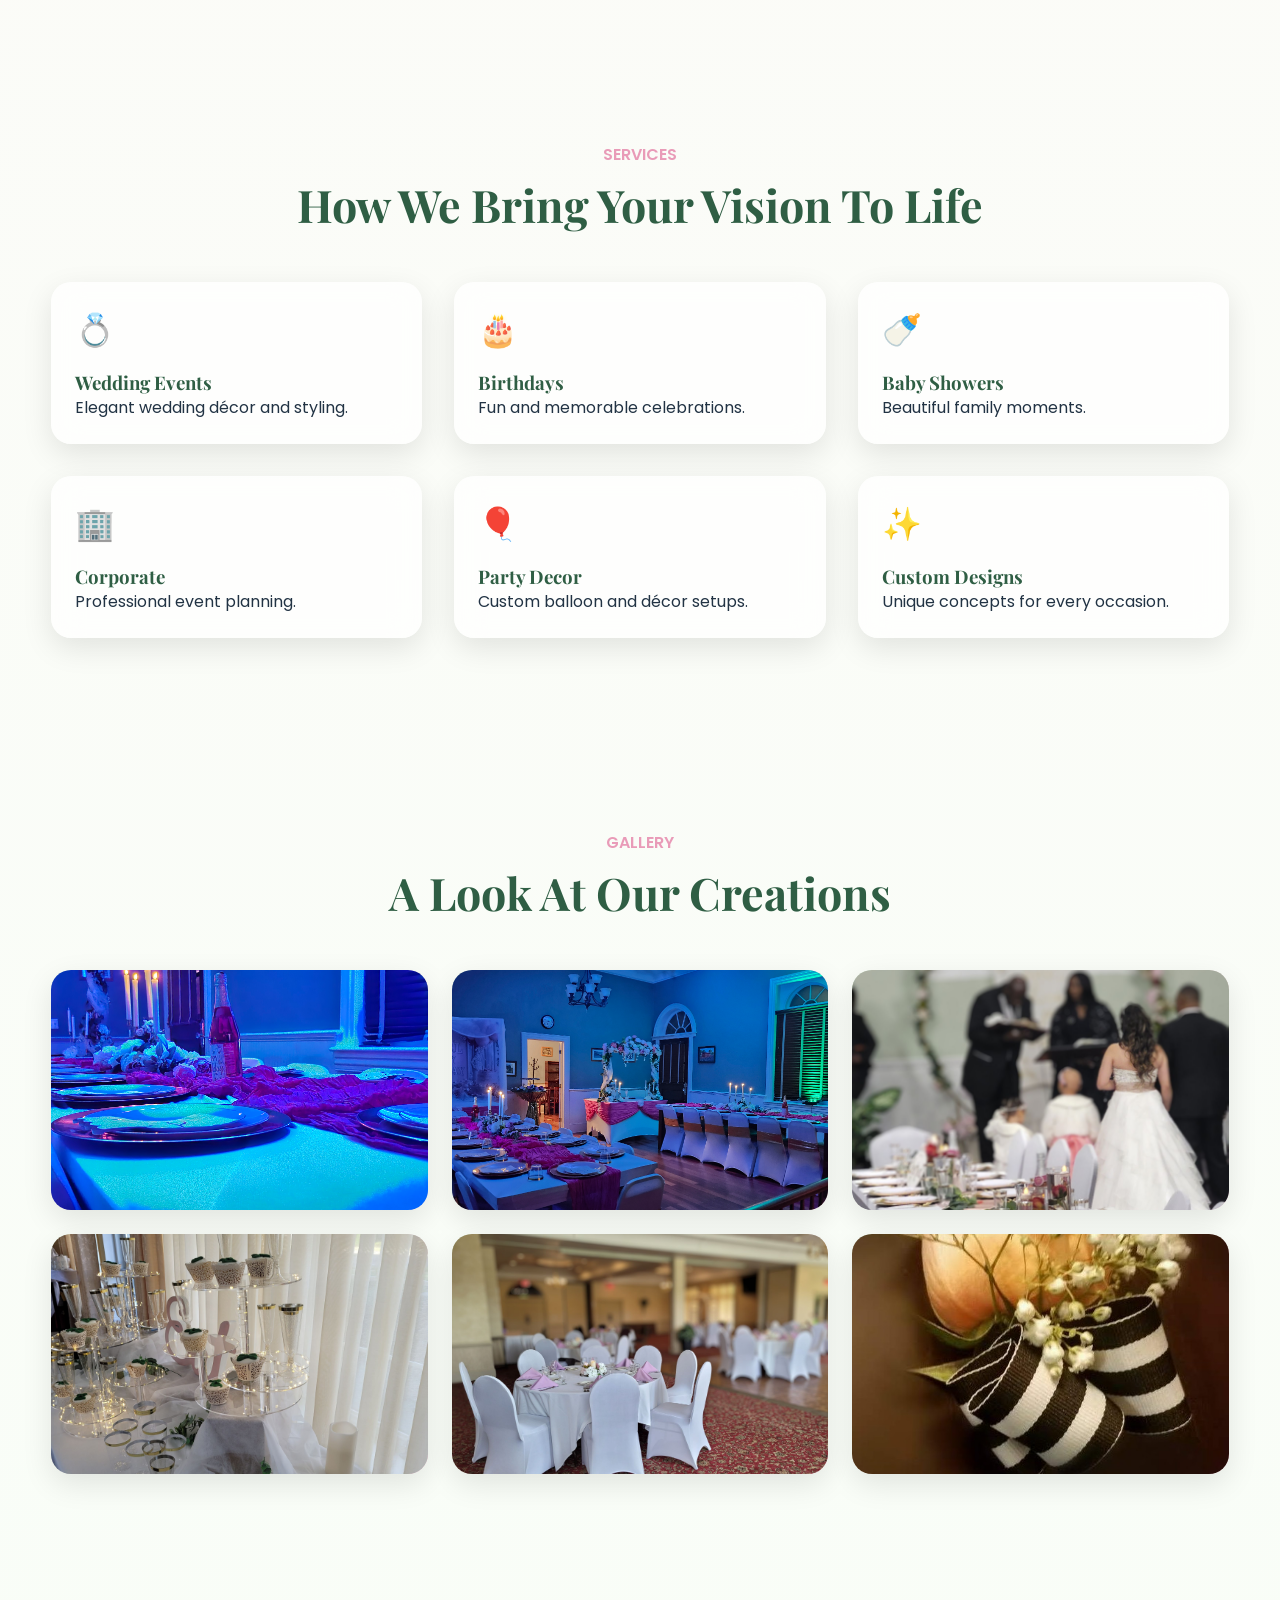
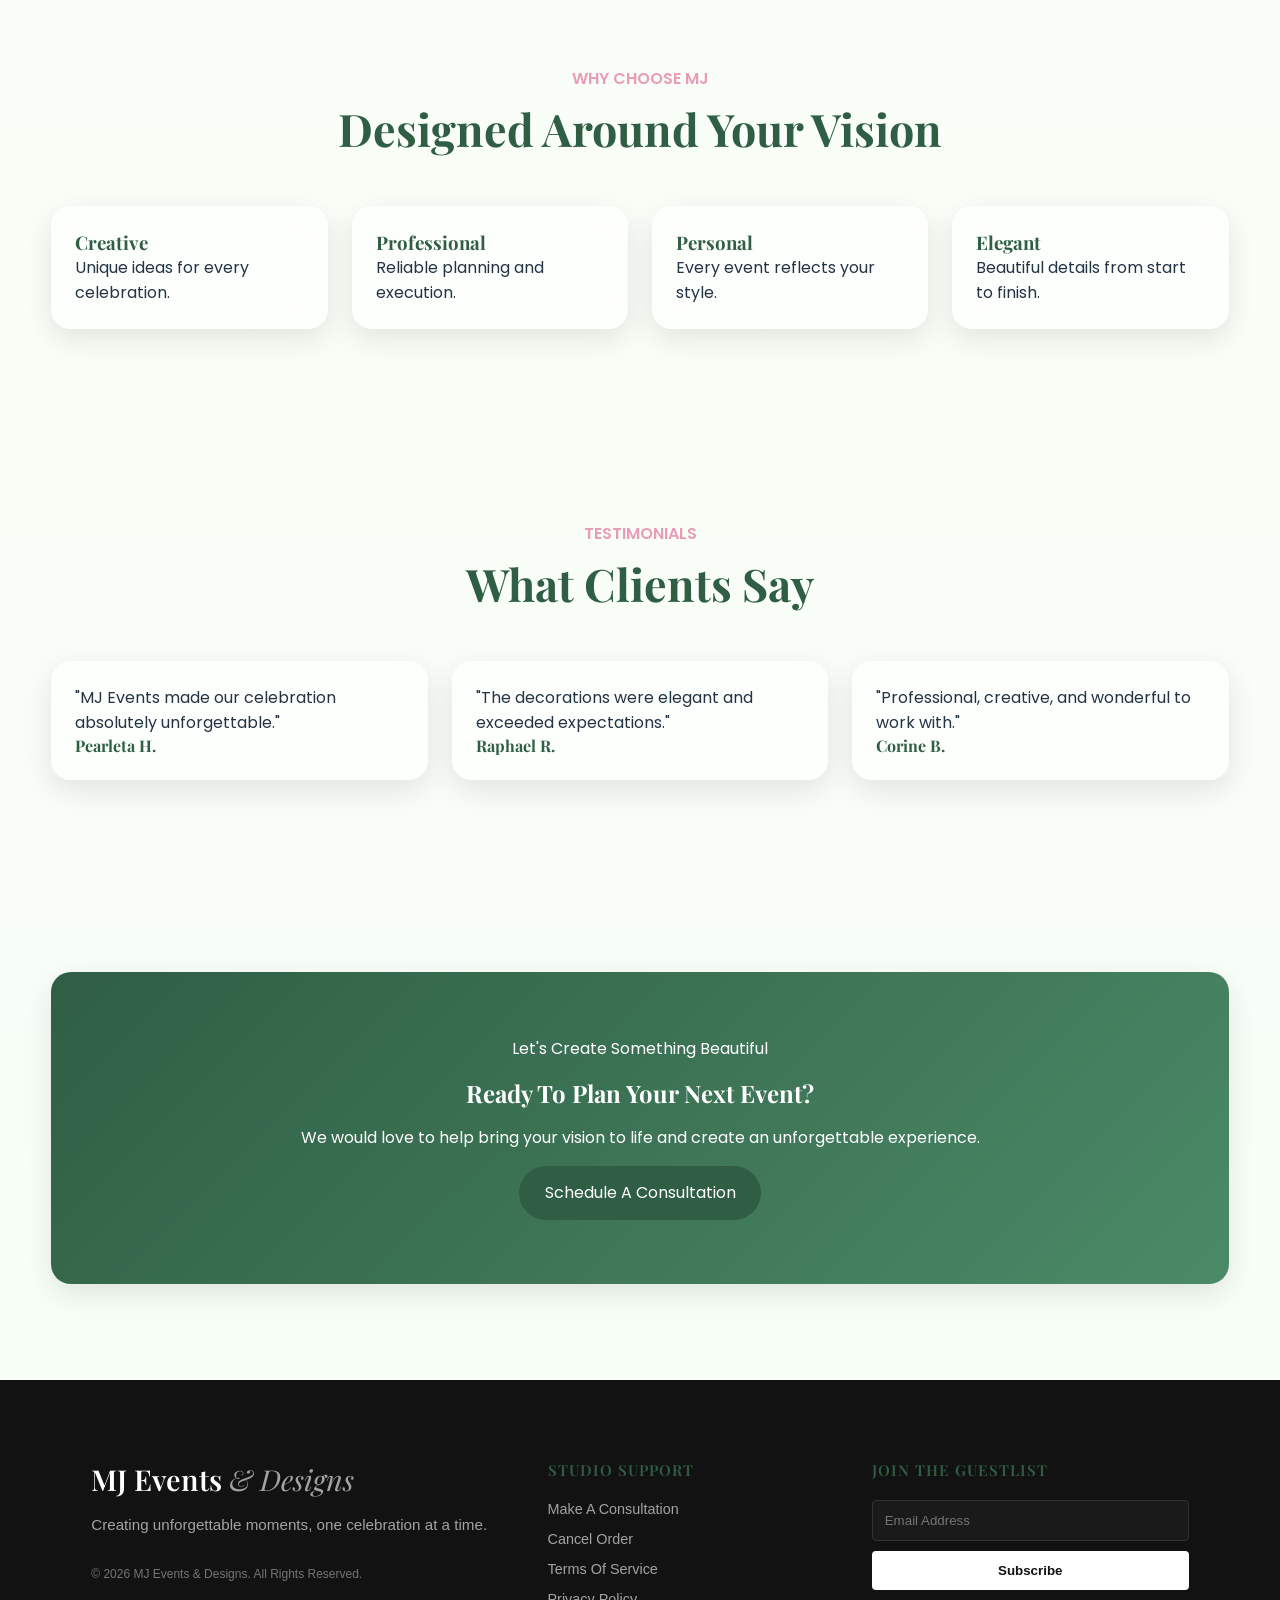
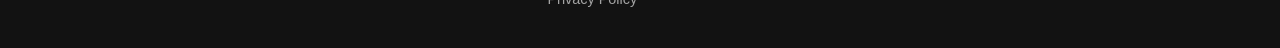
==== commit 942947a4: "WCS: Update index.html" ====
--- a/index.html
+++ b/index.html
@@ -6,9 +6,7 @@
 
     <title>MJ Events & Designs</title>
 
-    <meta name="description"
-        content="MJ Events & Designs creates beautiful, customized celebrations and unforgettable event experiences.">
-
+    <meta name="description" content="MJ Events & Designs creates beautiful, customized celebrations and unforgettable event experiences.">
     <meta name="theme-color" content="#2f5e44">
 
     <link rel="stylesheet" href="css/index.css">
@@ -17,32 +15,12 @@
     <link rel="preconnect" href="https://fonts.gstatic.com" crossorigin>
     <link href="https://fonts.googleapis.com/css2?family=Playfair+Display:wght@500;600;700&family=Poppins:wght@300;400;500;600&display=swap" rel="stylesheet">
 </head>
-
 <body>
 
 <div class="bg-circle bg-one"></div>
 <div class="bg-circle bg-two"></div>
 
-<header>
-    <nav class="navbar">
-        <div class="container">
-            <a href="#" class="logo">
-                MJ Events <span>& Designs</span>
-            </a>
-
-            <ul class="nav-links">
-                <li><a href="/">Home</a></li>
-                <li><a href="/about.html">About</a></li>
-                <li><a href="/services">Services</a></li>
-                <li><a href="/gallery">Gallery</a></li>
-                <li><a href="/pricing.html">Pricing</a></li>
-                <li><a href="/contact">Contact</a></li>
-            </ul>
-
-            <a href="/shop.html" class="nav-button">Make Your Event</a>
-        </div>
-    </nav>
-</header>
+<div id="global-header"></div>
 
 <main>
 
@@ -233,22 +211,15 @@
                     vision to life and create an
                     unforgettable experience.
                 </p>
-                <a href="#" class="primary-button">Schedule A Consultation</a>
+                <a href="book.html" class="primary-button">Schedule A Consultation</a>
             </div>
         </div>
     </section>
 
 </main>
 
-<footer>
-    <div class="container">
-        <div class="footer-logo">
-            MJ Events <span>& Designs</span>
-        </div>
-        <p>Creating unforgettable moments, one celebration at a time.</p>
-        <p>© 2026 MJ Events & Designs. All Rights Reserved.</p>
-    </div>
-</footer>
-
+<div id="global-footer"></div>
+
+<script src="js/he-fo.js"></script>
 </body>
 </html>
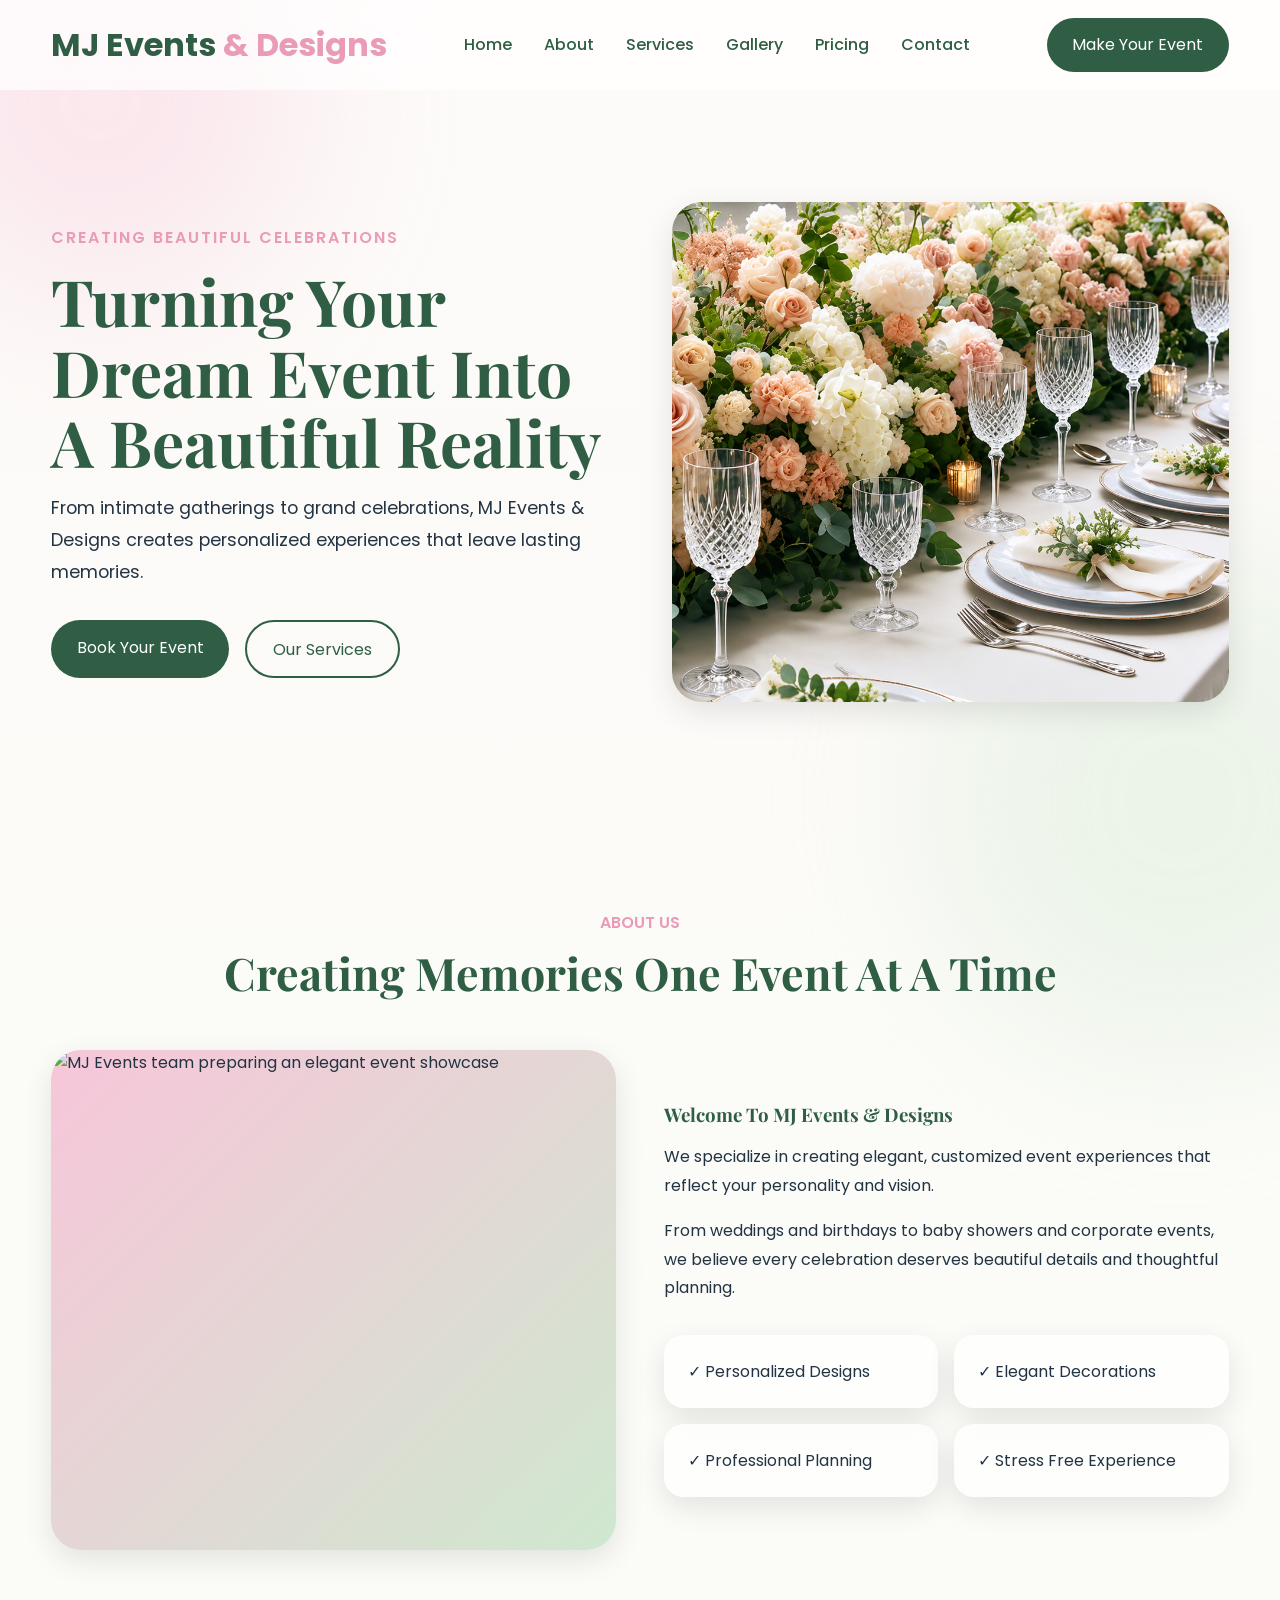
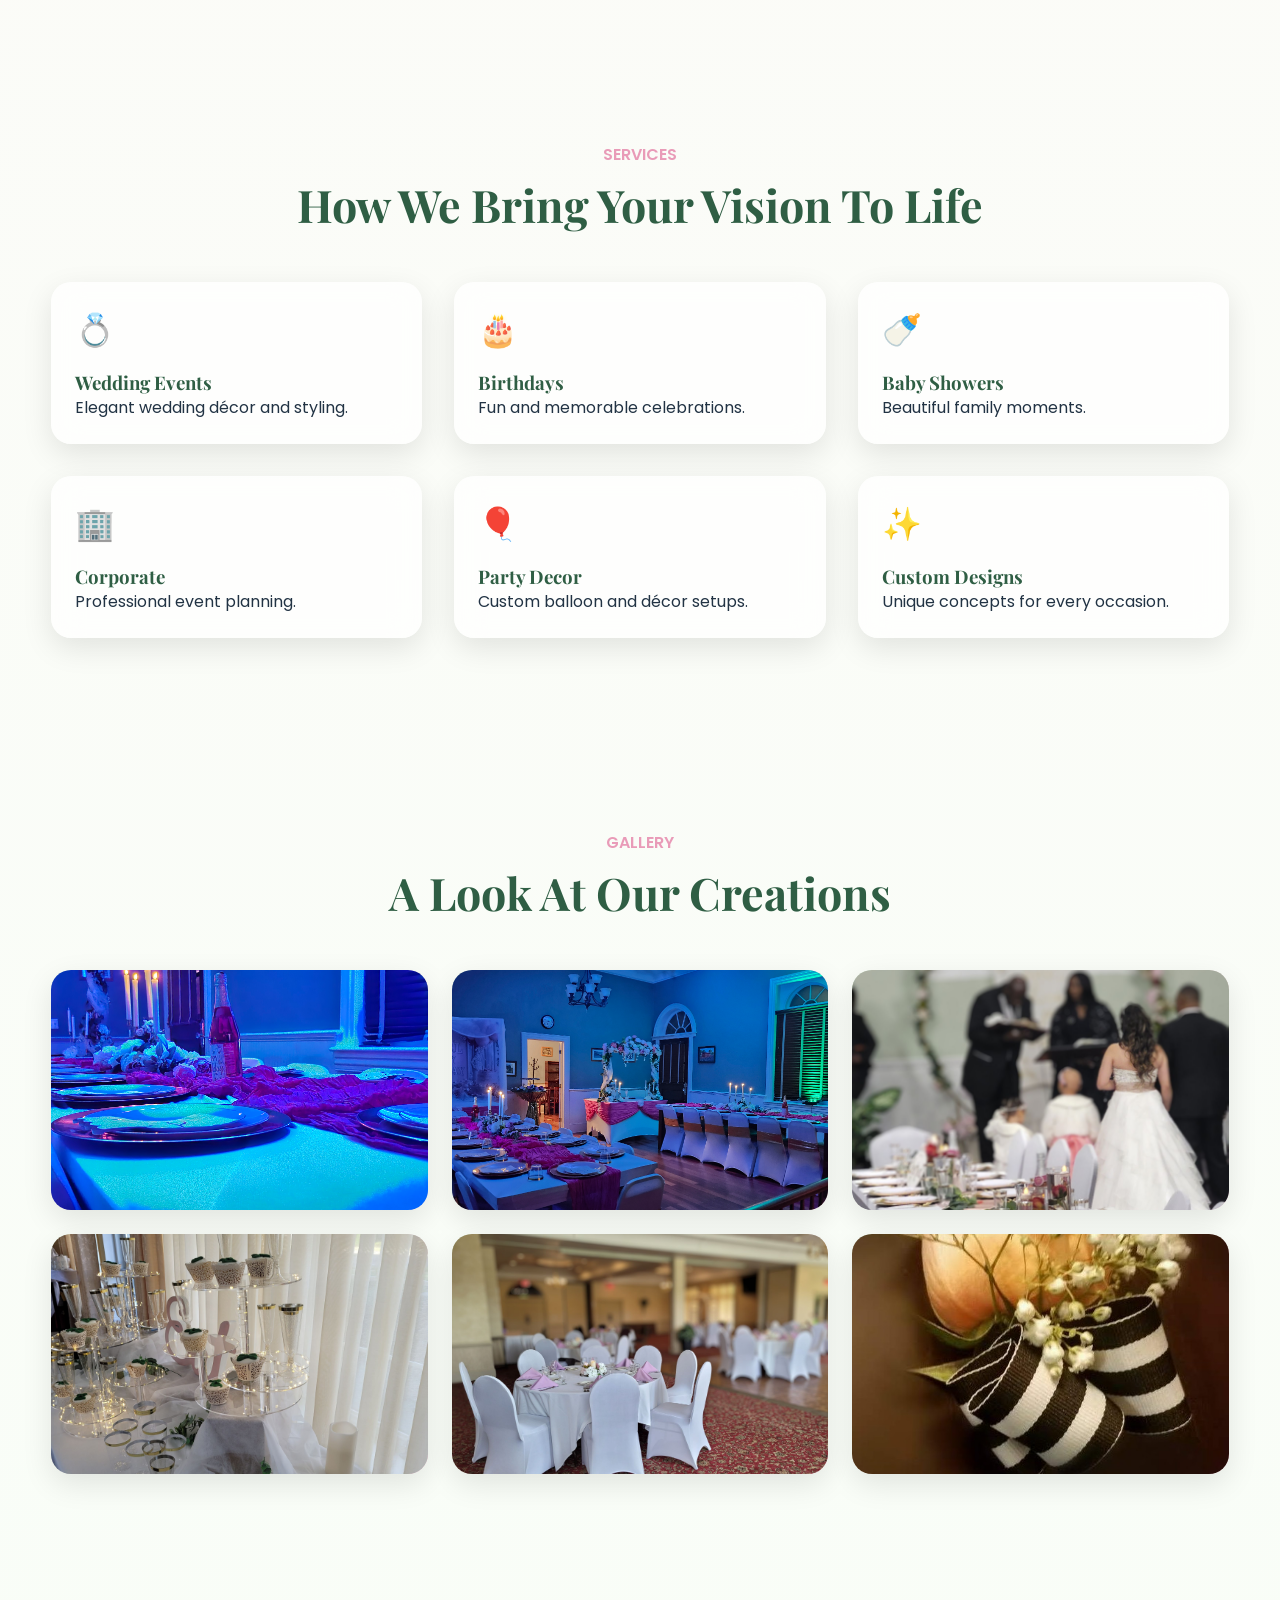
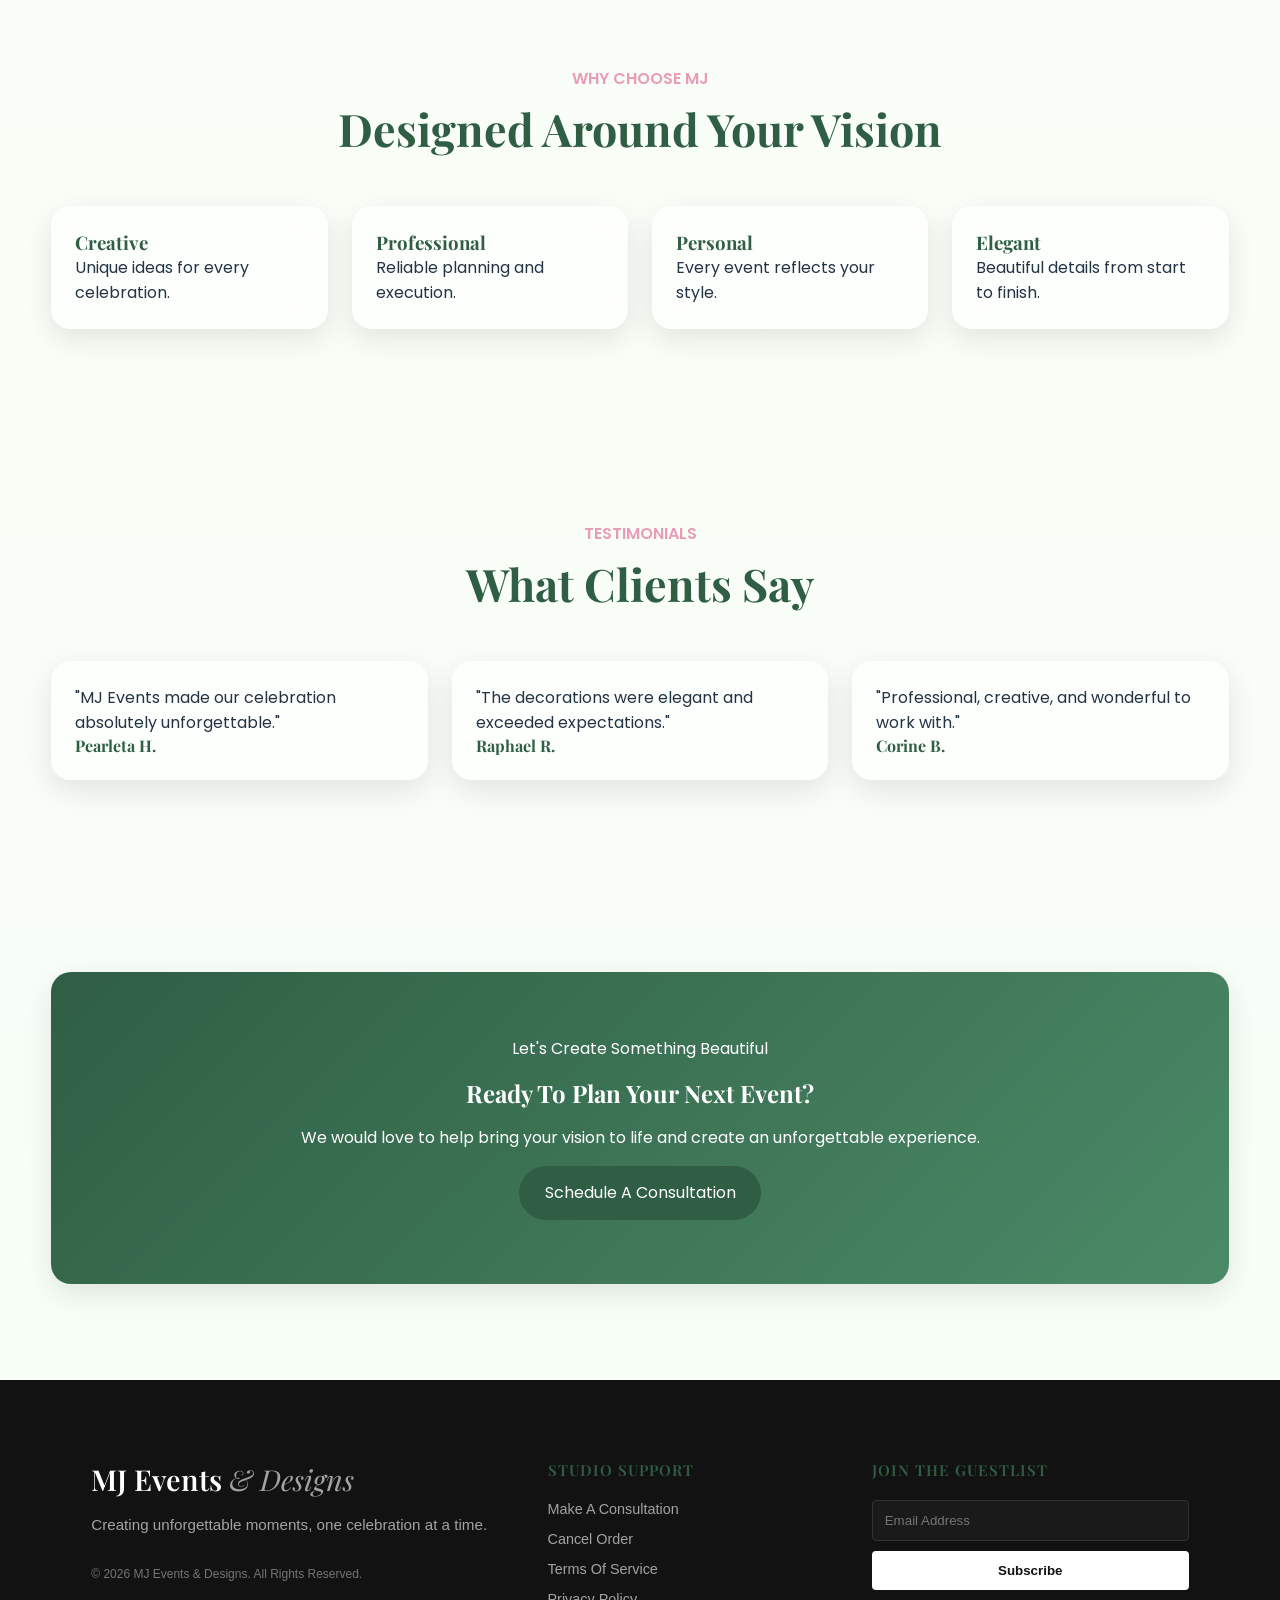
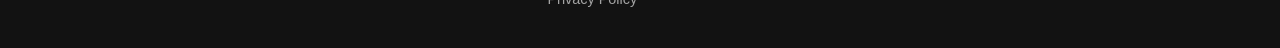
==== commit ead2c6c5: "WCS: Update index.html" ====
--- a/index.html
+++ b/index.html
@@ -4,7 +4,7 @@
     <meta charset="UTF-8">
     <meta name="viewport" content="width=device-width, initial-scale=1.0">
 
-    <title>MJ Events & Designs</title>
+    <title>MJ Events - Home</title>
 
     <meta name="description" content="MJ Events & Designs creates beautiful, customized celebrations and unforgettable event experiences.">
     <meta name="theme-color" content="#2f5e44">
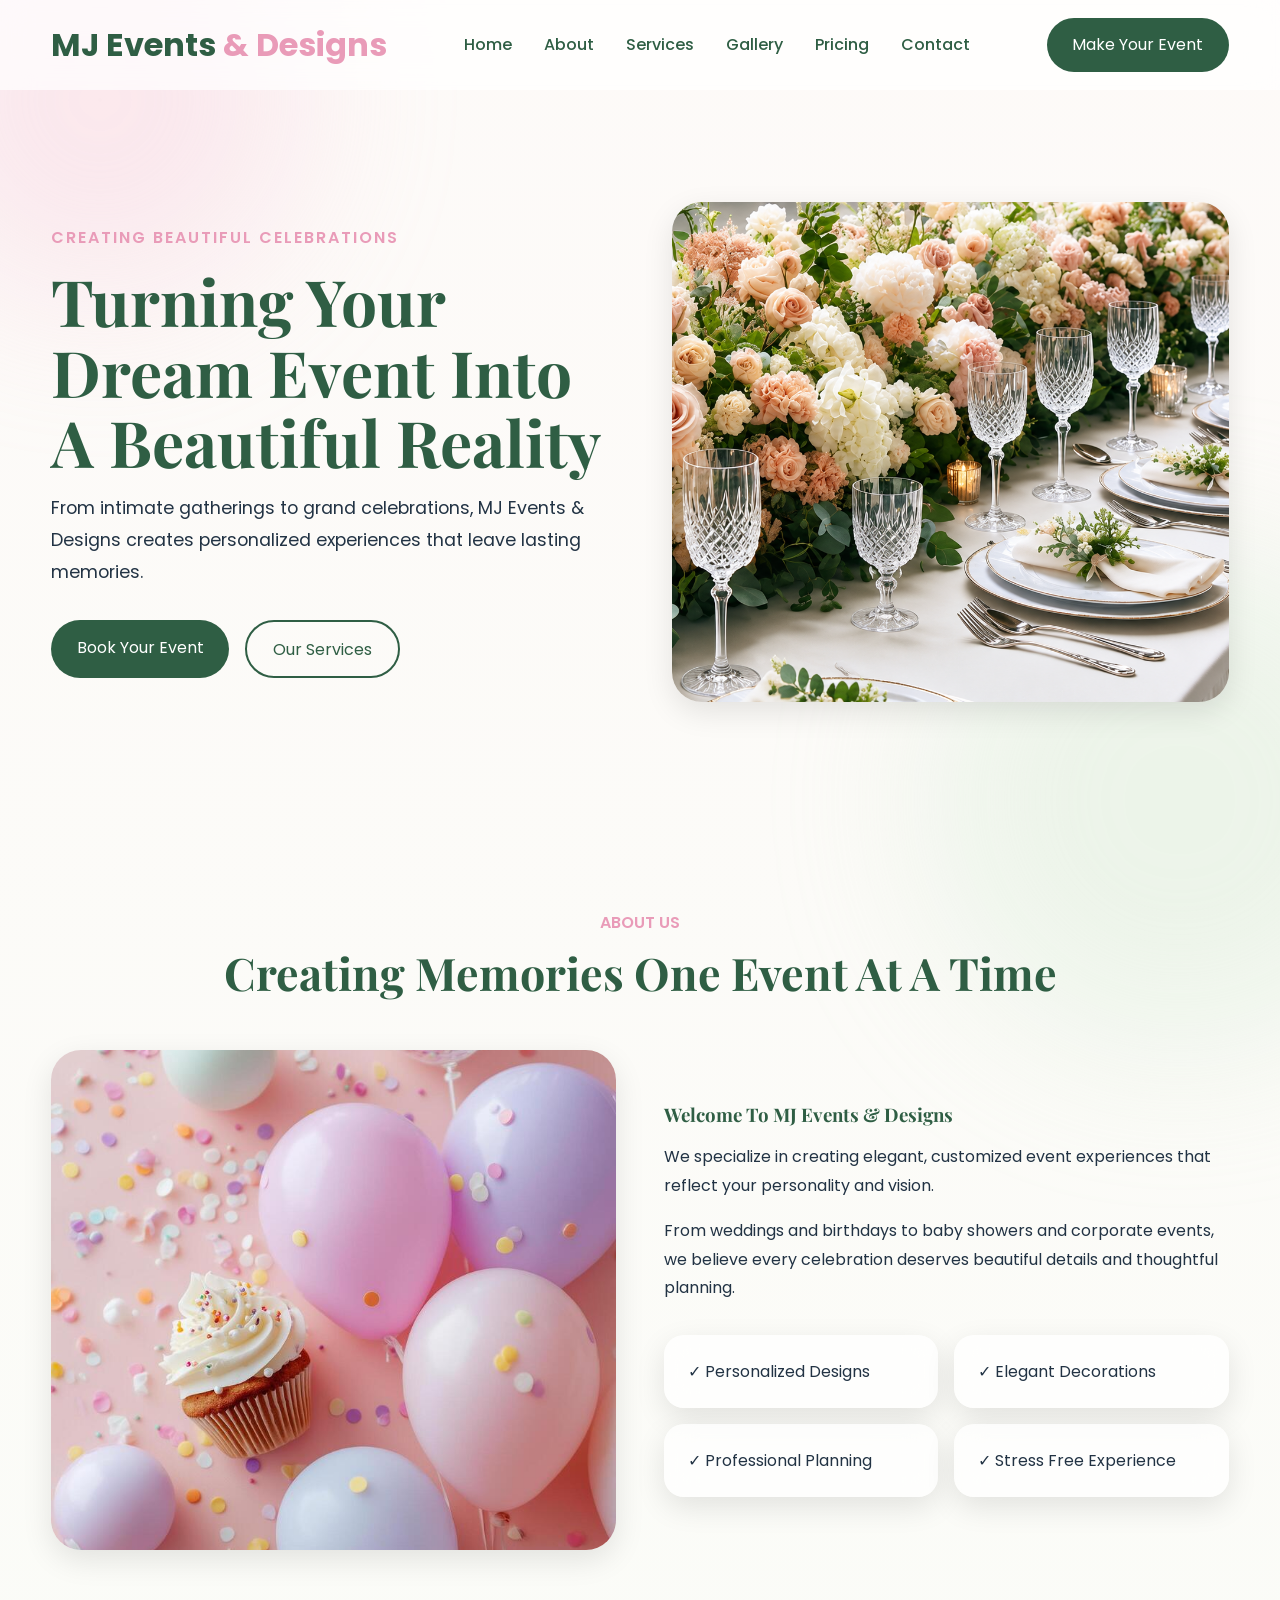
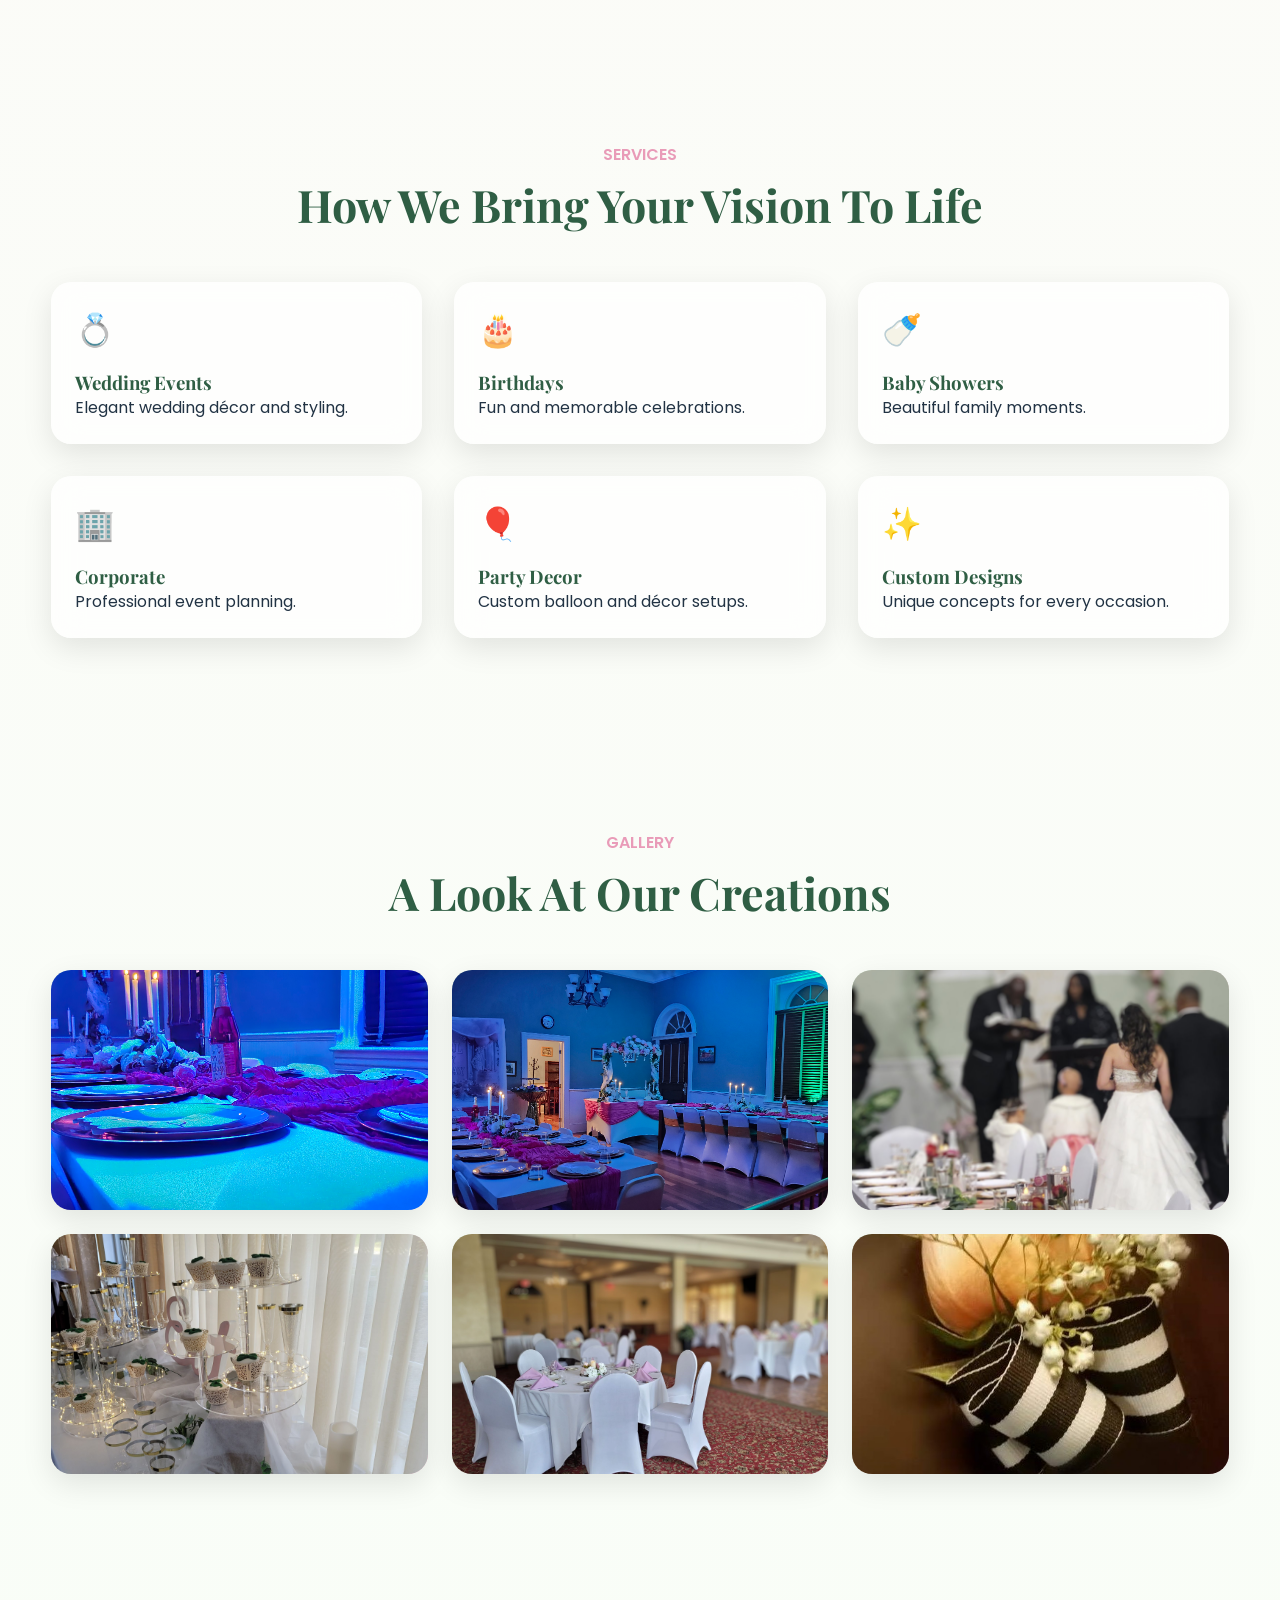
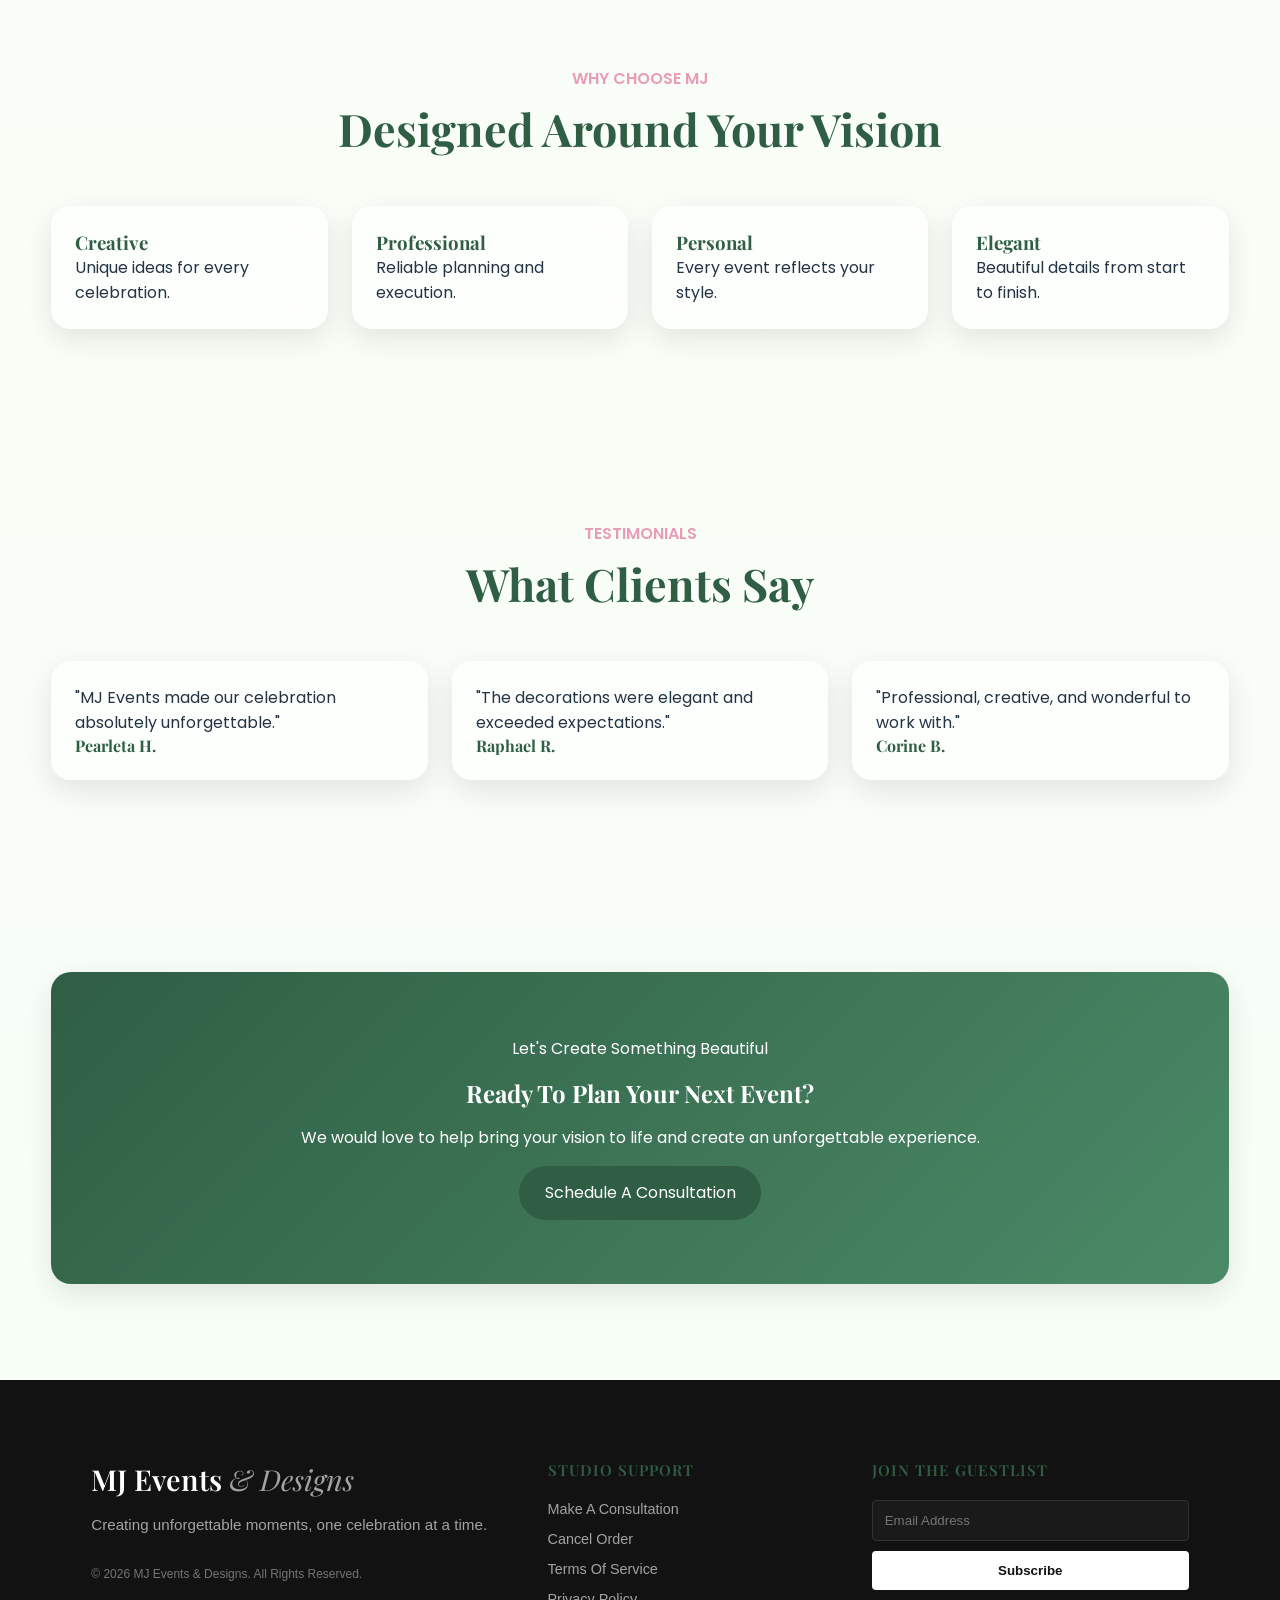
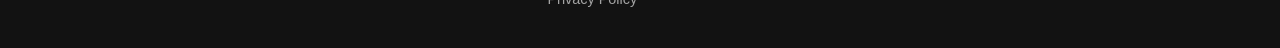
==== commit c82f01c2: "WCS: Update index.html" ====
--- a/index.html
+++ b/index.html
@@ -35,8 +35,8 @@
                     experiences that leave lasting memories.
                 </p>
                 <div class="hero-buttons">
-                    <a href="#contact" class="primary-button">Book Your Event</a>
-                    <a href="#services" class="secondary-button">Our Services</a>
+                    <a href="/shop.html" class="primary-button">Book Your Event</a>
+                    <a href="/services.html" class="secondary-button">Our Services</a>
                 </div>
             </div>
 
